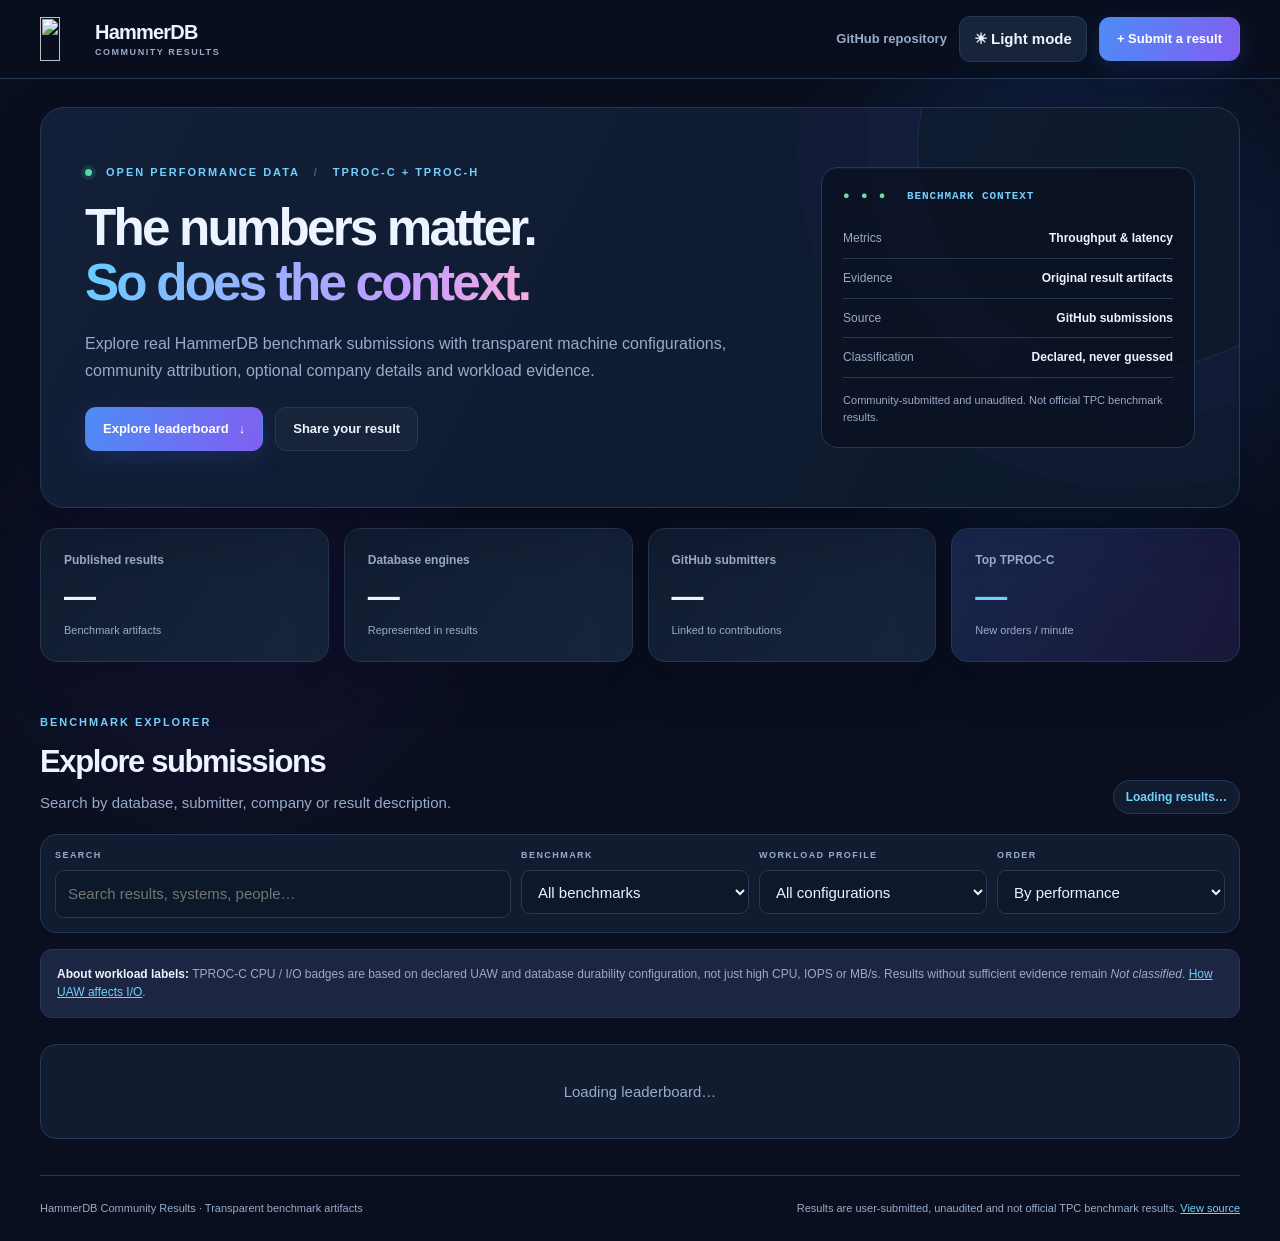
==== site/index.html @ 9c10980f "Introduce responsive gradient leaderboard and dark/light theme layout" ====
<!doctype html>
<html lang="en" data-theme="dark">
<head>
  <meta charset="utf-8">
  <meta name="viewport" content="width=device-width,initial-scale=1">
  <meta name="color-scheme" content="dark light">
  <meta name="description" content="Community-submitted HammerDB benchmark results, including reproducibility details, GitHub submitters and declared workload configurations.">
  <title>HammerDB · Community Benchmark Leaderboard</title>
  <link rel="stylesheet" href="leaderboard.css">
  <script defer src="leaderboard.js"></script>
</head>
<body>
  <div class="ambient ambient-one" aria-hidden="true"></div>
  <div class="ambient ambient-two" aria-hidden="true"></div>
  <header class="topbar">
    <div class="topbar-inner">
      <a class="brand" href="index.html" aria-label="HammerDB Results home">
        <img src="assets/images/hammerDB-H-logo-FINAL.png" alt="" width="44" height="44">
        <span class="brand-type"><strong>HammerDB</strong><small>COMMUNITY RESULTS</small></span>
      </a>
      <div class="topbar-actions">
        <a class="nav-link" href="https://github.com/HammerDBLtd/hammerdb-results" target="_blank" rel="noopener noreferrer">GitHub repository</a>
        <button type="button" id="theme-toggle" class="theme-toggle" aria-label="Switch colour theme">☀ Light mode</button>
        <a class="action action-primary" href="submit.html">+ Submit a result</a>
      </div>
    </div>
  </header>
  <main class="page">
    <section class="hero-panel" aria-labelledby="page-title">
      <div class="hero-text">
        <div class="eyebrow"><span class="pulse"></span> OPEN PERFORMANCE DATA <span class="eyebrow-divider">/</span> TPROC-C + TPROC-H</div>
        <h1 id="page-title">The numbers matter.<br><span class="gradient-text">So does the context.</span></h1>
        <p>Explore real HammerDB benchmark submissions with transparent machine configurations, community attribution, optional company details and workload evidence.</p>
        <div class="hero-actions">
          <a class="action action-primary" href="#leaderboard">Explore leaderboard <span aria-hidden="true">↓</span></a>
          <a class="action action-secondary" href="submit.html">Share your result</a>
        </div>
      </div>
      <aside class="hero-side" aria-label="About this leaderboard">
        <div class="terminal-header"><span class="terminal-lights" aria-hidden="true">● ● ●</span> BENCHMARK CONTEXT</div>
        <div class="terminal-row"><span>Metrics</span><strong>Throughput &amp; latency</strong></div>
        <div class="terminal-row"><span>Evidence</span><strong>Original result artifacts</strong></div>
        <div class="terminal-row"><span>Source</span><strong>GitHub submissions</strong></div>
        <div class="terminal-row"><span>Classification</span><strong>Declared, never guessed</strong></div>
        <div class="terminal-disclaimer">Community-submitted and unaudited. Not official TPC benchmark results.</div>
      </aside>
    </section>
    <section class="stats-grid" aria-label="Leaderboard summary">
      <div class="stat"><span class="stat-key">Published results</span><strong id="stat-results">—</strong><small>Benchmark artifacts</small></div>
      <div class="stat"><span class="stat-key">Database engines</span><strong id="stat-dbs">—</strong><small>Represented in results</small></div>
      <div class="stat"><span class="stat-key">GitHub submitters</span><strong id="stat-submitters">—</strong><small>Linked to contributions</small></div>
      <div class="stat stat-accent"><span class="stat-key">Top TPROC-C</span><strong id="stat-top-nopm">—</strong><small>New orders / minute</small></div>
    </section>

    <section id="leaderboard" class="leaderboard-section">
      <div class="section-heading">
        <div><div class="eyebrow">BENCHMARK EXPLORER</div><h2>Explore submissions</h2><p>Search by database, submitter, company or result description.</p></div>
        <div class="filter-counter" id="filter-count" aria-live="polite">Loading results…</div>
      </div>
      <div class="filter-bar">
        <label class="filter-search"><span class="filter-label">SEARCH</span><input id="search-input" type="search" placeholder="Search results, systems, people…" autocomplete="off"></label>
        <label><span class="filter-label">BENCHMARK</span><select id="benchmark-filter"><option value="all">All benchmarks</option><option value="TPROC-C">TPROC-C</option><option value="TPROC-H">TPROC-H</option></select></label>
        <label><span class="filter-label">WORKLOAD PROFILE</span><select id="workload-filter"><option value="all">All configurations</option><option value="cpu-intensive">CPU-focused</option><option value="io-intensive">I/O-focused</option><option value="unclassified">Not classified</option></select></label>
        <label><span class="filter-label">ORDER</span><select id="sort-filter"><option value="performance">By performance</option><option value="recent">Newest first</option></select></label>
      </div>
      <p class="profile-note"><strong>About workload labels:</strong> TPROC-C CPU / I/O badges are based on declared UAW and database durability configuration, not just high CPU, IOPS or MB/s. Results without sufficient evidence remain <em>Not classified</em>. <a href="https://www.hammerdb.com/docs/ch04s08.html" target="_blank" rel="noopener noreferrer">How UAW affects I/O</a>.</p>
      <div id="load-status" class="load-status" role="status">Loading leaderboard…</div>
      <section id="section-tproc-c" class="benchmark-block" hidden aria-labelledby="heading-c"><div class="benchmark-heading"><div><span class="benchmark-kicker">OLTP · TRANSACTION PROCESSING</span><h3 id="heading-c">TPROC-C <span id="count-c" class="heading-count"></span></h3></div><span class="benchmark-unit">Higher NOPM is better</span></div><div id="results-c" class="results-list"></div></section>
      <section id="section-tproc-h" class="benchmark-block" hidden aria-labelledby="heading-h"><div class="benchmark-heading"><div><span class="benchmark-kicker">OLAP · ANALYTICAL QUERIES</span><h3 id="heading-h">TPROC-H <span id="count-h" class="heading-count"></span></h3></div><span class="benchmark-unit">Lower geomean time is better · grouped by scale factor</span></div><div id="results-h" class="results-list"></div></section>
      <div id="no-results" class="no-results" hidden>No results match these filters. Try a different search or workload.</div>
    </section>
    <footer class="footer"><span>HammerDB Community Results · Transparent benchmark artifacts</span><span>Results are user-submitted, unaudited and not official TPC benchmark results. <a href="https://github.com/HammerDBLtd/hammerdb-results" target="_blank" rel="noopener noreferrer">View source</a></span></footer>
  </main>
</body>
</html>
---- site/leaderboard.css ----
/* HammerDB community leaderboard — independent visual identity, responsive and accessible. */
:root {
  color-scheme: dark;
  --bg: #090f1e;
  --text: #eef4ff;
  --muted: #98abc8;
  --surface: #111c31;
  --surface-raised: #17243a;
  --surface-soft: #0d182b;
  --border: #253854;
  --accent: #72d0fd;
  --accent-2: #9a8afa;
  --shadow: 0 16px 48px rgba(1, 8, 25, .25);
  --bar-track: #243650;
}
:root[data-theme="light"] {
  color-scheme: light;
  --bg: #f3f7fd;
  --text: #122440;
  --muted: #4e6381;
  --surface: #fff;
  --surface-raised: #f7faff;
  --surface-soft: #edf4ff;
  --border: #d6e1f0;
  --accent: #1468a9;
  --accent-2: #664bca;
  --shadow: 0 13px 36px rgba(29, 61, 108, .09);
  --bar-track: #dfebf7;
}
*{box-sizing:border-box}
html{scroll-behavior:smooth}
body{margin:0;min-height:100vh;background:var(--bg);color:var(--text);font:15px/1.55 Inter,ui-sans-serif,-apple-system,BlinkMacSystemFont,"Segoe UI",sans-serif;transition:background .22s,color .22s}
a{color:var(--accent)}a:hover{text-decoration-color:currentColor}
button,input,select,textarea{font:inherit}
button,input,select,textarea{outline-offset:3px}
[hidden]{display:none!important}
.ambient{position:absolute;z-index:-1;pointer-events:none;filter:blur(64px);opacity:.22}
.ambient-one{width:34vw;height:460px;top:50px;right:0;background:#2955b5;border-radius:50%}
.ambient-two{width:35vw;height:430px;top:400px;left:0;background:#4a278a;border-radius:50%;opacity:.1}
:root[data-theme="light"] .ambient{opacity:.10}
.page,.topbar-inner{max-width:1260px;margin:0 auto;padding-inline:30px}
.topbar{border-bottom:1px solid var(--border);background:color-mix(in srgb,var(--bg) 85%, transparent);backdrop-filter:blur(16px);position:sticky;top:0;z-index:20}
.topbar-inner{min-height:78px;display:flex;align-items:center;justify-content:space-between;gap:16px}
.brand{display:flex;align-items:center;gap:11px;text-decoration:none;color:var(--text)}
.brand img{object-fit:contain;height:44px;width:auto;max-width:65px}
.brand-type{display:flex;flex-direction:column;line-height:1.1}
.brand-type strong{font-size:20px;letter-spacing:-.04em}
.brand-type small{font-size:9px;letter-spacing:.17em;font-weight:800;color:var(--muted);margin-top:5px}
.topbar-actions,.hero-actions{display:flex;align-items:center;gap:12px;flex-wrap:wrap}
.nav-link{color:var(--muted);text-decoration:none;font-weight:700;font-size:13px}
.theme-toggle{background:var(--surface-raised);color:var(--text);border:1px solid var(--border);border-radius:11px;padding:10px 14px;cursor:pointer;font-weight:750}
.action{display:inline-flex;gap:10px;align-items:center;justify-content:center;text-decoration:none;border:1px solid transparent;border-radius:11px;font-size:13px;font-weight:800;padding:11px 17px}
.action-primary{background:linear-gradient(110deg,#4d8cf6,#815ff0);color:white;box-shadow:0 7px 28px rgba(75,111,241,.17)}
.action-primary:hover{filter:brightness(1.1)}
.action-secondary{color:var(--text);background:var(--surface-raised);border-color:var(--border)}
.hero-panel{display:grid;grid-template-columns:minmax(0,1.5fr) minmax(260px,.8fr);gap:35px;padding:56px 44px;margin-top:28px;border:1px solid var(--border);border-radius:24px;background:linear-gradient(118deg,color-mix(in srgb,var(--surface) 95%,#1e58bc 5%),var(--surface-soft));box-shadow:var(--shadow);overflow:hidden;position:relative}
.hero-panel:after{content:"";position:absolute;right:-120px;top:-180px;width:440px;height:440px;border-radius:50%;border:1px solid rgba(108,165,241,.15);box-shadow:0 0 0 50px rgba(77,140,246,.025),0 0 0 120px rgba(120,99,240,.025);pointer-events:none}
.hero-text,.hero-side{position:relative;z-index:1}
.eyebrow,.benchmark-kicker{font-size:11px;letter-spacing:.18em;color:var(--accent);font-weight:850}
.eyebrow-divider{margin:0 9px;opacity:.4}
.pulse{display:inline-block;width:7px;height:7px;margin-right:9px;background:#51d9a6;border-radius:50%;box-shadow:0 0 0 4px rgba(81,217,166,.13)}
h1,h2,h3,p{margin-top:0}
h1{font-size:clamp(34px,4vw,57px);line-height:1.08;letter-spacing:-.055em;font-weight:860;margin:19px 0 19px}
.gradient-text{background:linear-gradient(105deg,#69caff 3%,#c29bff 72%,#fbaedc);background-clip:text;-webkit-background-clip:text;color:transparent}
:root[data-theme="light"] .gradient-text{background-image:linear-gradient(105deg,#1268ac,#7755c0 75%)}
.hero-text p{font-size:16px;max-width:660px;color:var(--muted);line-height:1.7;margin-bottom:23px}
.hero-side{align-self:center;background:color-mix(in srgb,var(--bg) 70%, transparent);border:1px solid var(--border);border-radius:16px;padding:21px;box-shadow:inset 0 1px rgba(255,255,255,.035)}
.terminal-header{color:var(--accent);font:800 11px/1.3 ui-monospace,SFMono-Regular,Consolas,monospace;letter-spacing:.08em;margin-bottom:16px}
.terminal-lights{color:#72dca5;margin-right:12px;letter-spacing:.21em}
.terminal-row{display:flex;justify-content:space-between;gap:15px;font-size:12px;border-bottom:1px solid var(--border);padding:10px 0}
.terminal-row span{color:var(--muted)}.terminal-row strong{text-align:right;font-weight:750}
.terminal-disclaimer{font-size:11px;color:var(--muted);padding-top:14px}
.stats-grid{display:grid;grid-template-columns:repeat(4,minmax(0,1fr));gap:15px;margin-top:20px}
.stat{background:linear-gradient(125deg,var(--surface),var(--surface-raised));border:1px solid var(--border);padding:22px 23px;border-radius:17px;box-shadow:var(--shadow)}
.stat-key{display:block;font-size:12px;font-weight:750;color:var(--muted);margin-bottom:9px}
.stat strong{display:block;font-size:32px;letter-spacing:-.04em;line-height:1.1}
.stat small{display:block;color:var(--muted);font-size:11px;margin-top:8px}
.stat-accent{background:linear-gradient(115deg,rgba(74,112,224,.23),rgba(105,66,196,.16))}
.stat-accent strong{color:var(--accent)}
.leaderboard-section{padding-top:52px}
.section-heading{display:flex;justify-content:space-between;align-items:end;gap:20px;margin-bottom:20px}
.section-heading h2{font-size:31px;letter-spacing:-.045em;margin:7px 0 0}
.section-heading p{color:var(--muted);margin:5px 0 0}
.filter-counter{font-size:12px;font-weight:800;color:var(--accent);background:var(--surface);border:1px solid var(--border);padding:7px 12px;border-radius:999px;white-space:nowrap}
.filter-bar{display:grid;grid-template-columns:minmax(190px,2fr) repeat(3,minmax(135px,1fr));gap:10px;background:var(--surface);border:1px solid var(--border);padding:14px;border-radius:17px}
.filter-bar label{display:flex;flex-direction:column;gap:7px;min-width:0}
.filter-label{font-size:9px;letter-spacing:.16em;font-weight:850;color:var(--muted)}
.filter-bar input,.filter-bar select{min-width:0;width:100%;background:var(--surface-soft);color:var(--text);border:1px solid var(--border);border-radius:9px;padding:11px 12px;min-height:44px}
.profile-note{font-size:12px;padding:15px 16px;background:color-mix(in srgb,var(--surface) 92%,var(--accent-2));border:1px solid var(--border);border-radius:12px;color:var(--muted);margin:16px 0 26px}
.profile-note strong{color:var(--text)}
.load-status,.no-results{padding:35px;text-align:center;background:var(--surface);color:var(--muted);border:1px solid var(--border);border-radius:16px}
.benchmark-block{margin-bottom:40px}
.benchmark-heading{display:flex;justify-content:space-between;gap:12px;align-items:end;margin:23px 0 15px;padding-bottom:13px;border-bottom:1px solid var(--border)}
.benchmark-heading h3{font-size:29px;letter-spacing:-.035em;line-height:1.15;margin:8px 0 0}
.heading-count{font-size:14px;color:var(--muted);font-weight:650;margin-left:6px}
.benchmark-unit{font-size:12px;font-weight:700;color:var(--muted)}
.results-list{display:flex;flex-direction:column;gap:13px}
.sf-heading{font-size:14px;letter-spacing:.02em;color:var(--accent);font-weight:850;margin:14px 0 0}
.result-card{background:linear-gradient(115deg,var(--surface),color-mix(in srgb,var(--surface) 92%,var(--accent-2)));border:1px solid var(--border);border-radius:17px;padding:23px;position:relative;box-shadow:0 3px 16px rgba(0,0,0,.06);transition:transform .16s,border-color .16s}
.result-card:hover{transform:translateY(-2px);border-color:color-mix(in srgb,var(--border) 55%,var(--accent))}
.card-top{display:flex;align-items:flex-start;gap:15px;padding-right:185px}
.rank-pill{min-width:43px;height:43px;border-radius:12px;display:grid;place-items:center;background:linear-gradient(130deg,rgba(73,130,229,.24),rgba(133,91,241,.22));border:1px solid rgba(102,142,241,.23);color:var(--accent);font-weight:850;font-size:15px}
.db-title{font-size:21px;line-height:1.18;font-weight:850;letter-spacing:-.035em;margin:1px 0 3px}
.db-subtitle{color:var(--muted);font-size:12px}
.profile-badge{position:absolute;right:22px;top:21px;padding:9px 12px;border-radius:10px;border:1px solid var(--border);font-size:11px;font-weight:850;letter-spacing:.025em;max-width:180px;text-align:center}
.profile-badge.cpu{color:#d1b6ff;background:rgba(116,70,190,.23);border-color:rgba(168,122,234,.4)}
.profile-badge.io{color:#74e8cf;background:rgba(35,152,144,.17);border-color:rgba(46,200,179,.35)}
.profile-badge.unknown{color:var(--muted);background:var(--surface-raised)}
:root[data-theme="light"] .profile-badge.cpu{color:#6840a3;background:#eee5fc}
:root[data-theme="light"] .profile-badge.io{color:#0c7667;background:#dff8f3}
.card-core{display:grid;grid-template-columns:minmax(180px,.7fr) minmax(170px,.7fr) minmax(0,1fr);gap:18px;margin-top:23px;align-items:center}
.metric-main strong{font-size:clamp(26px,2.65vw,38px);font-weight:880;line-height:1;letter-spacing:-.055em}
.metric-main .metric-unit{font-size:11px;font-weight:850;color:var(--accent);margin-left:7px;letter-spacing:.02em}
.metric-secondary{color:var(--muted);margin-top:8px;font-size:12px}
.perf-track{height:7px;background:var(--bar-track);overflow:hidden;border-radius:30px;margin-top:13px}
.perf-fill{height:100%;border-radius:inherit;background:linear-gradient(90deg,#45aef2,#9f79f8)}
.metric-context{padding:8px 0;border-left:1px solid var(--border);padding-left:19px}
.context-label{font-size:10px;text-transform:uppercase;letter-spacing:.13em;font-weight:800;color:var(--muted);margin-bottom:5px}
.context-value{font-weight:800;font-size:14px;white-space:nowrap;overflow:hidden;text-overflow:ellipsis}
.context-small{font-size:11px;color:var(--muted);margin-top:5px}
.configuration{display:flex;gap:7px;flex-wrap:wrap}
.chip{border:1px solid var(--border);border-radius:8px;padding:5px 9px;font-size:11px;font-weight:700;background:var(--surface-raised);color:var(--muted);white-space:nowrap}
.card-description{margin:15px 0 2px;border-left:3px solid var(--accent-2);padding:5px 0 5px 12px;color:var(--text);font-size:13px;white-space:pre-wrap;overflow-wrap:anywhere}
.card-bottom{display:flex;justify-content:space-between;align-items:center;flex-wrap:wrap;gap:15px;border-top:1px solid var(--border);margin-top:20px;padding-top:17px}
.attribution{display:flex;align-items:center;gap:12px;min-width:0;flex:1}
.github-avatar{width:34px;height:34px;border-radius:50%;background:var(--surface-raised);border:1px solid var(--border);display:grid;place-items:center;font-weight:850;color:var(--accent)}
.attribution-text{font-size:12px;min-width:0}
.attribution-text a{font-weight:800;text-decoration:none}
.attribution-text .origin{color:var(--muted);font-size:11px}
.company-block{display:flex;align-items:center;gap:9px;border-left:1px solid var(--border);padding-left:14px;min-width:0;flex:1}
.company-logo{width:34px;height:34px;object-fit:contain;border-radius:6px;background:var(--surface-raised)}
.company-name{font-weight:800;font-size:12px;word-break:break-word}
.company-description{color:var(--muted);font-size:11px;overflow-wrap:anywhere}
.card-actions{display:flex;gap:10px;align-items:center}
.report-link{display:inline-flex;background:linear-gradient(100deg,#386fd9,#7556d8);color:#fff;text-decoration:none;border-radius:10px;padding:9px 13px;font-size:12px;font-weight:850;white-space:nowrap}
.report-link:hover{filter:brightness(1.13)}
.provenance-link{font-size:11px;color:var(--muted);text-decoration:none;white-space:nowrap}
.configuration-evidence{border-top:1px solid var(--border);padding-top:12px;margin-top:16px;font-size:12px;color:var(--muted)}
.configuration-evidence summary{cursor:pointer;font-weight:750;color:var(--accent)}
.configuration-evidence p{white-space:pre-wrap;margin:8px 0 0}
.footer{border-top:1px solid var(--border);display:flex;gap:22px;justify-content:space-between;margin:36px 0 24px;padding-top:24px;font-size:11px;color:var(--muted)}
.footer span:last-child{text-align:right}
@media(max-width:990px){.hero-panel{grid-template-columns:1fr;padding:34px}.hero-side{max-width:650px}.stats-grid{grid-template-columns:repeat(2,minmax(0,1fr))}.filter-bar{grid-template-columns:1fr 1fr}.card-core{grid-template-columns:1fr 1fr}.configuration{grid-column:1/-1}.nav-link{display:none}}
@media(max-width:640px){.page,.topbar-inner{padding-inline:16px}.topbar-inner{min-height:66px}.topbar-actions{gap:7px}.brand-type small{display:none}.brand-type strong{font-size:17px}.brand img{height:34px}.theme-toggle{padding:9px;font-size:11px}.topbar-actions .action{padding:9px;font-size:11px}.hero-panel{margin-top:16px;padding:28px 20px}.hero-side{display:none}.hero-text p{font-size:14px}.stats-grid{gap:9px}.stat{padding:17px}.stat strong{font-size:27px}.section-heading{flex-direction:column;align-items:start}.filter-bar{grid-template-columns:1fr}.leaderboard-section{padding-top:36px}.card-top{padding-right:0;padding-top:41px}.profile-badge{left:23px;right:auto;top:15px}.card-core{grid-template-columns:1fr;gap:12px}.metric-context{border-left:0;border-top:1px solid var(--border);padding:13px 0 0}.configuration{grid-column:auto}.result-card{padding:19px}.card-bottom{align-items:stretch}.attribution,.company-block{flex-basis:100%}.company-block{border-left:0;border-top:1px solid var(--border);padding:10px 0 0}.footer{display:block}.footer span{display:block}.footer span:last-child{text-align:left;margin-top:8px}}
@media(prefers-reduced-motion:reduce){html{scroll-behavior:auto}*,*:before,*:after{transition:none!important}}
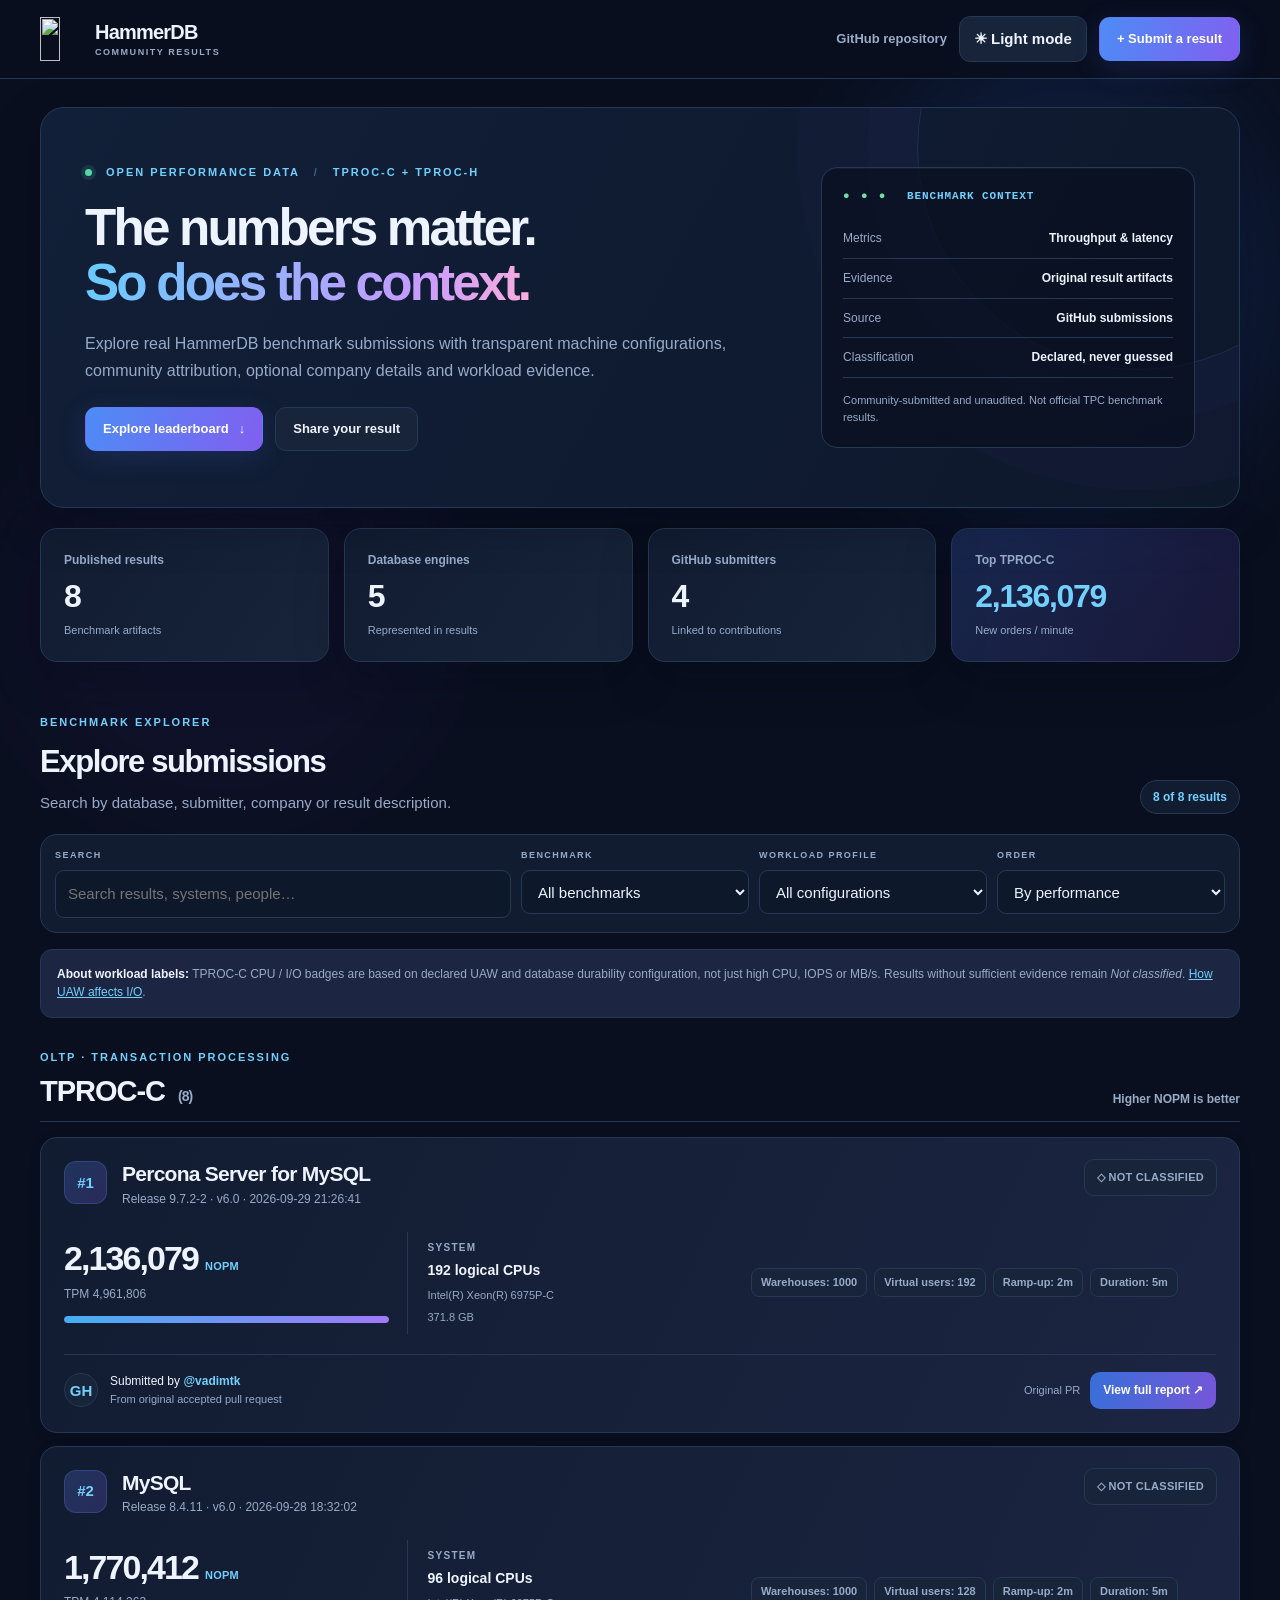
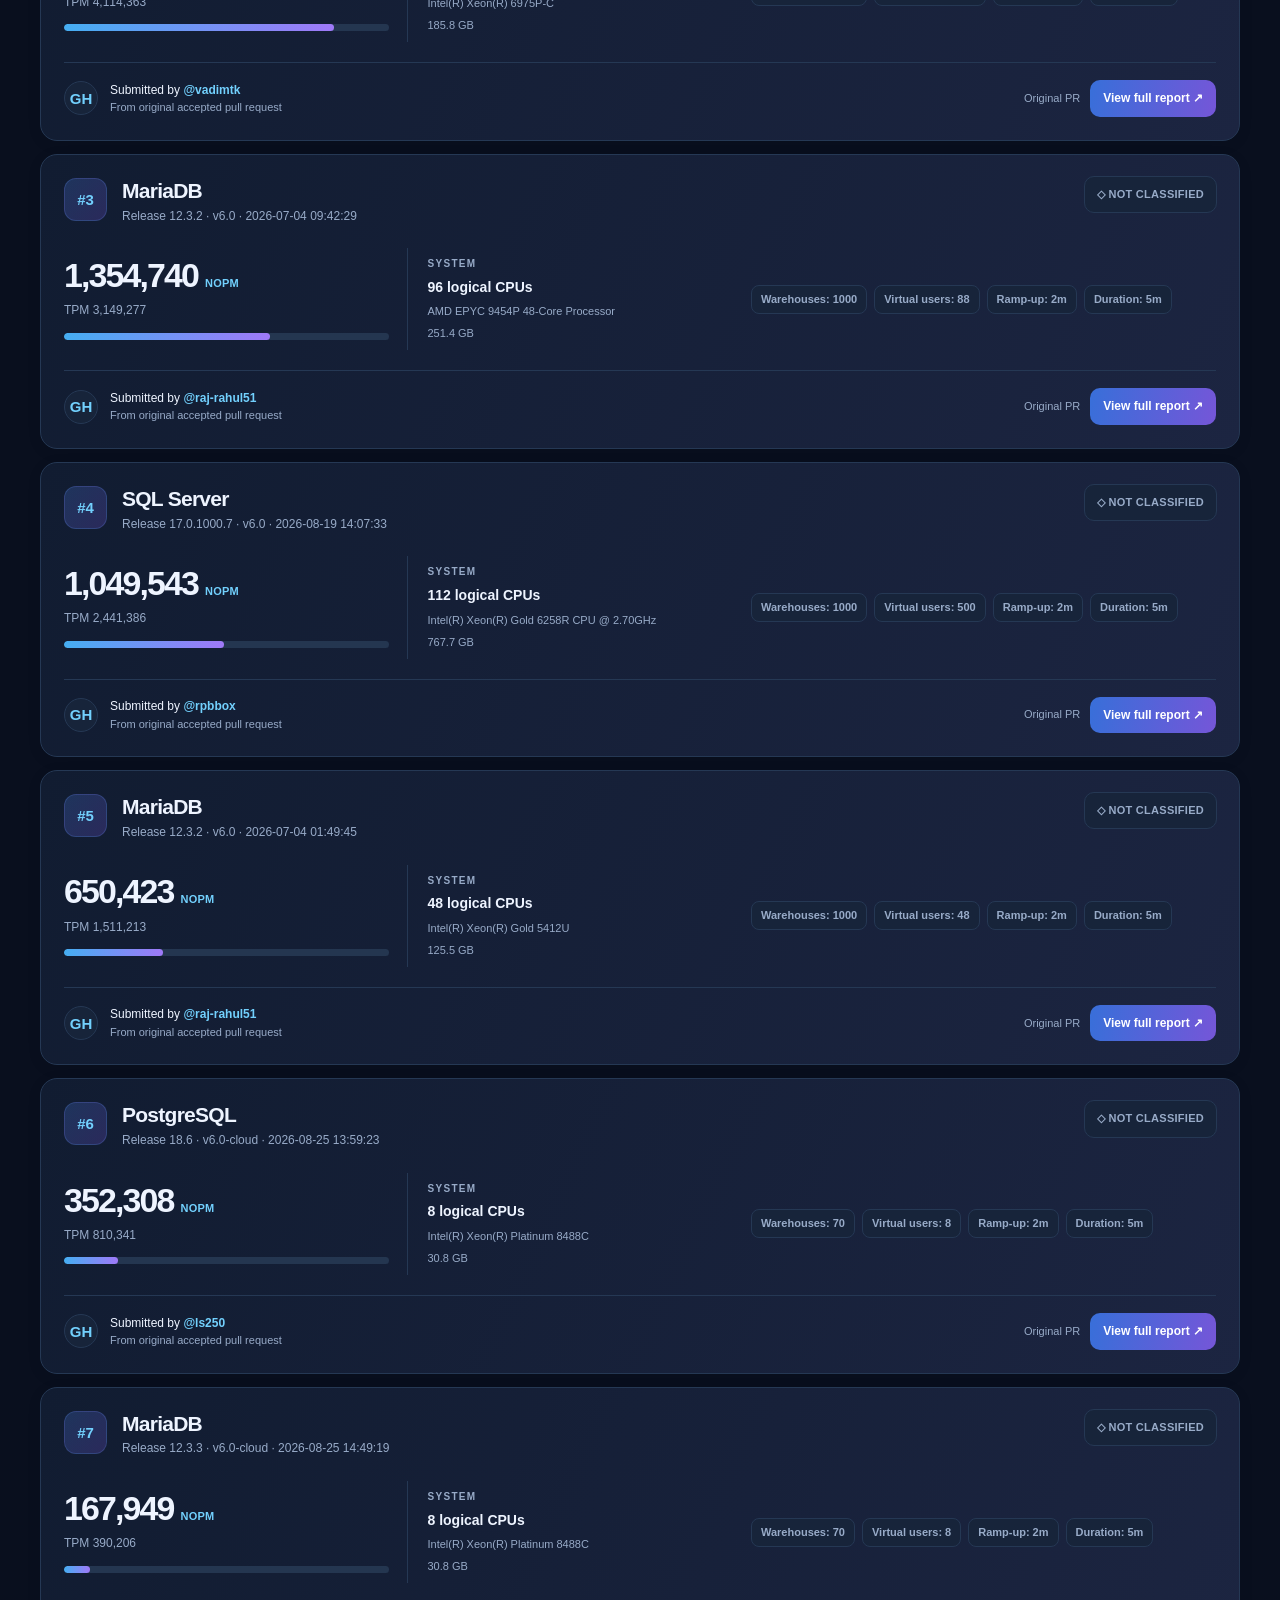
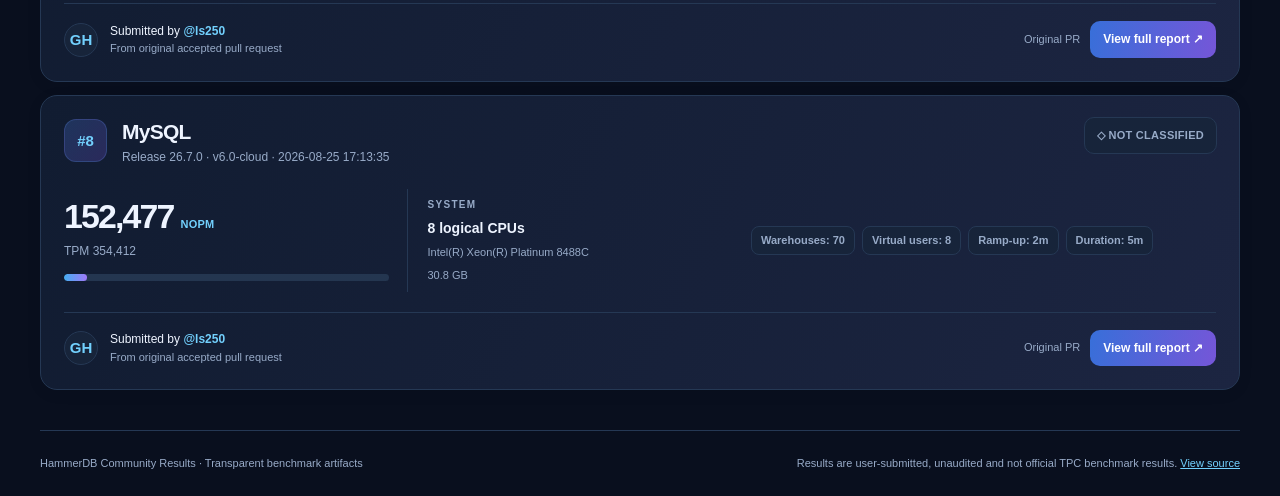
==== commit e9fa41a2: "Use explicit intensive workload badges and reveal partial configuration evidence" ====
--- a/site/index.html
+++ b/site/index.html
@@ -60,7 +60,7 @@
       <div class="filter-bar">
         <label class="filter-search"><span class="filter-label">SEARCH</span><input id="search-input" type="search" placeholder="Search results, systems, people…" autocomplete="off"></label>
         <label><span class="filter-label">BENCHMARK</span><select id="benchmark-filter"><option value="all">All benchmarks</option><option value="TPROC-C">TPROC-C</option><option value="TPROC-H">TPROC-H</option></select></label>
-        <label><span class="filter-label">WORKLOAD PROFILE</span><select id="workload-filter"><option value="all">All configurations</option><option value="cpu-intensive">CPU-focused</option><option value="io-intensive">I/O-focused</option><option value="unclassified">Not classified</option></select></label>
+        <label><span class="filter-label">WORKLOAD PROFILE</span><select id="workload-filter"><option value="all">All configurations</option><option value="cpu-intensive">CPU-intensive</option><option value="io-intensive">I/O-intensive</option><option value="unclassified">Not classified</option></select></label>
         <label><span class="filter-label">ORDER</span><select id="sort-filter"><option value="performance">By performance</option><option value="recent">Newest first</option></select></label>
       </div>
       <p class="profile-note"><strong>About workload labels:</strong> TPROC-C CPU / I/O badges are based on declared UAW and database durability configuration, not just high CPU, IOPS or MB/s. Results without sufficient evidence remain <em>Not classified</em>. <a href="https://www.hammerdb.com/docs/ch04s08.html" target="_blank" rel="noopener noreferrer">How UAW affects I/O</a>.</p>
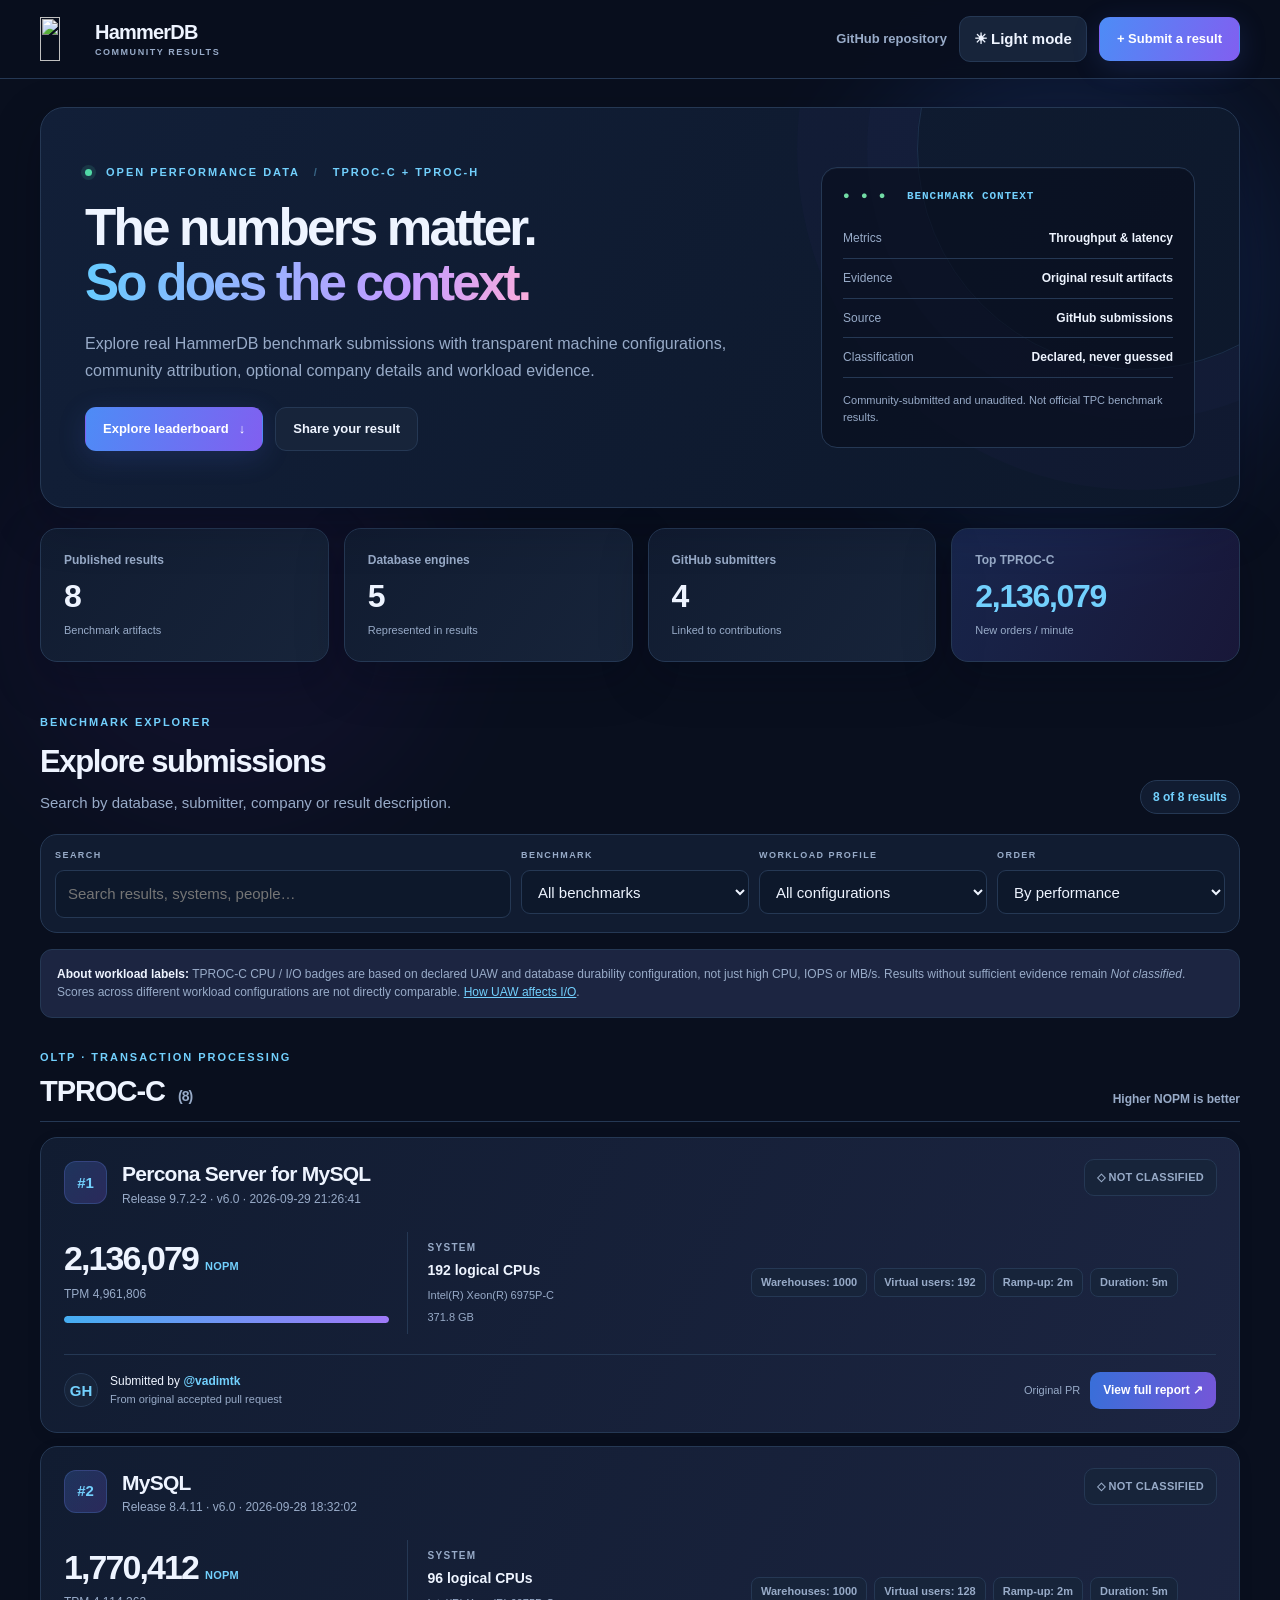
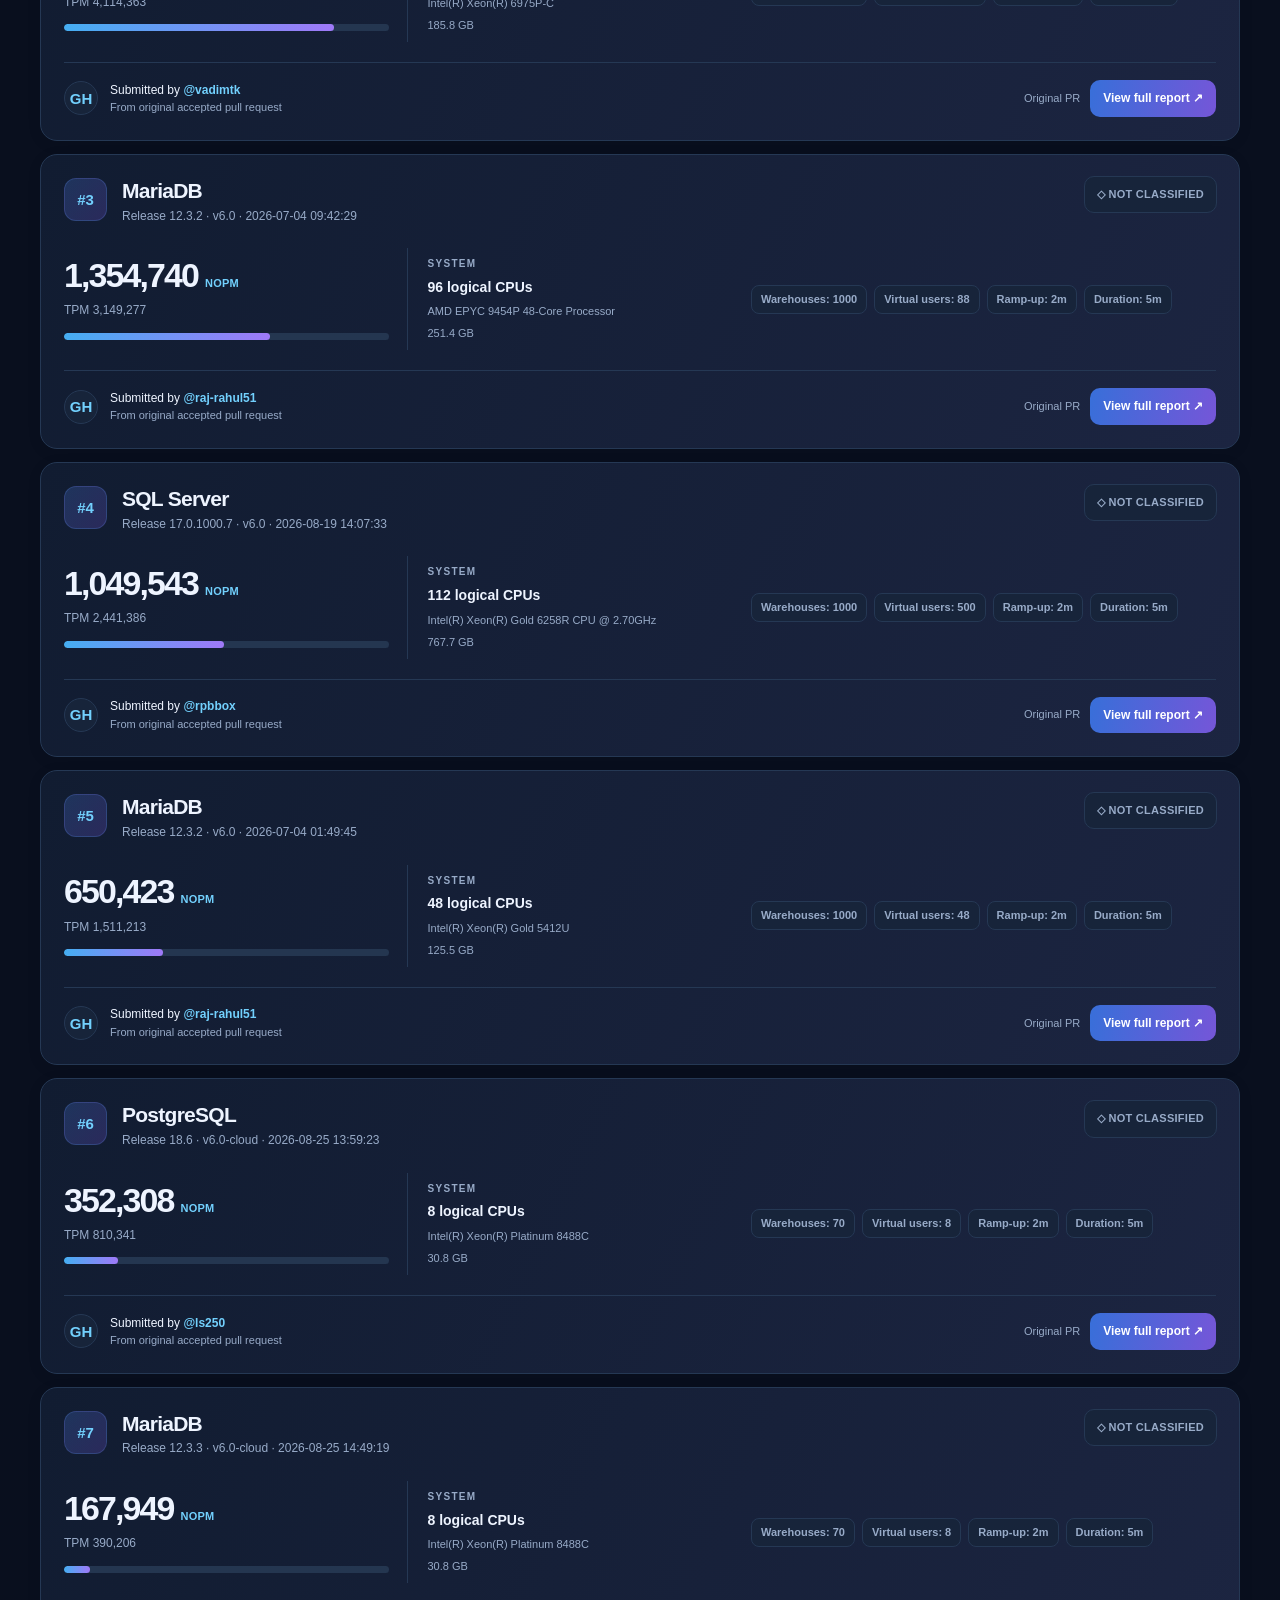
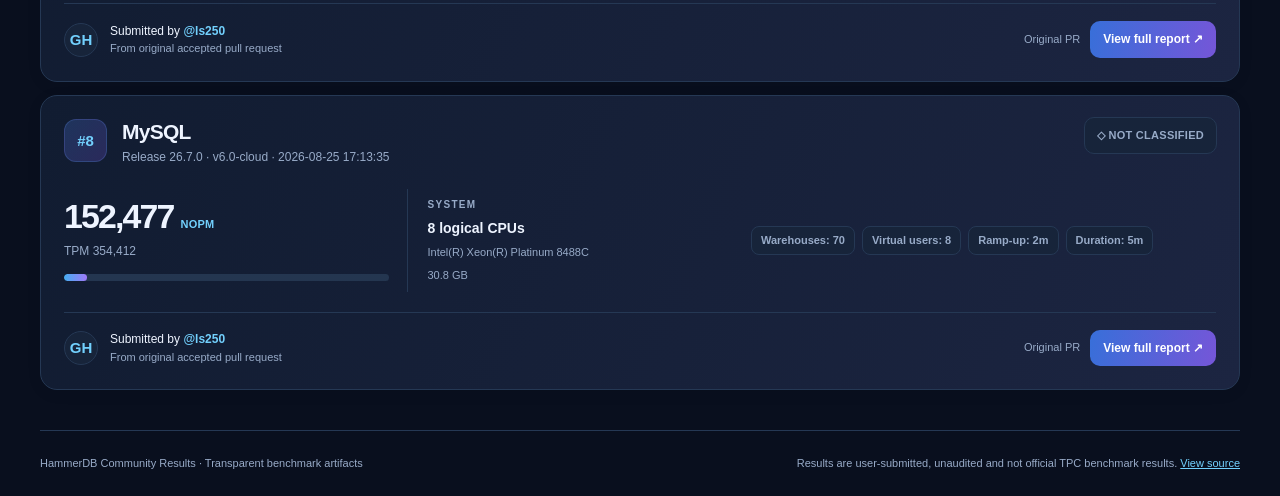
==== commit 773e4a68: "Keep workload classification visible and avoid cross-profile performance bars" ====
--- a/site/index.html
+++ b/site/index.html
@@ -63,7 +63,7 @@
         <label><span class="filter-label">WORKLOAD PROFILE</span><select id="workload-filter"><option value="all">All configurations</option><option value="cpu-intensive">CPU-intensive</option><option value="io-intensive">I/O-intensive</option><option value="unclassified">Not classified</option></select></label>
         <label><span class="filter-label">ORDER</span><select id="sort-filter"><option value="performance">By performance</option><option value="recent">Newest first</option></select></label>
       </div>
-      <p class="profile-note"><strong>About workload labels:</strong> TPROC-C CPU / I/O badges are based on declared UAW and database durability configuration, not just high CPU, IOPS or MB/s. Results without sufficient evidence remain <em>Not classified</em>. <a href="https://www.hammerdb.com/docs/ch04s08.html" target="_blank" rel="noopener noreferrer">How UAW affects I/O</a>.</p>
+      <p class="profile-note"><strong>About workload labels:</strong> TPROC-C CPU / I/O badges are based on declared UAW and database durability configuration, not just high CPU, IOPS or MB/s. Results without sufficient evidence remain <em>Not classified</em>. Scores across different workload configurations are not directly comparable. <a href="https://www.hammerdb.com/docs/ch04s08.html" target="_blank" rel="noopener noreferrer">How UAW affects I/O</a>.</p>
       <div id="load-status" class="load-status" role="status">Loading leaderboard…</div>
       <section id="section-tproc-c" class="benchmark-block" hidden aria-labelledby="heading-c"><div class="benchmark-heading"><div><span class="benchmark-kicker">OLTP · TRANSACTION PROCESSING</span><h3 id="heading-c">TPROC-C <span id="count-c" class="heading-count"></span></h3></div><span class="benchmark-unit">Higher NOPM is better</span></div><div id="results-c" class="results-list"></div></section>
       <section id="section-tproc-h" class="benchmark-block" hidden aria-labelledby="heading-h"><div class="benchmark-heading"><div><span class="benchmark-kicker">OLAP · ANALYTICAL QUERIES</span><h3 id="heading-h">TPROC-H <span id="count-h" class="heading-count"></span></h3></div><span class="benchmark-unit">Lower geomean time is better · grouped by scale factor</span></div><div id="results-h" class="results-list"></div></section>
--- a/site/leaderboard.css
+++ b/site/leaderboard.css
@@ -141,5 +141,5 @@
 .footer{border-top:1px solid var(--border);display:flex;gap:22px;justify-content:space-between;margin:36px 0 24px;padding-top:24px;font-size:11px;color:var(--muted)}
 .footer span:last-child{text-align:right}
 @media(max-width:990px){.hero-panel{grid-template-columns:1fr;padding:34px}.hero-side{max-width:650px}.stats-grid{grid-template-columns:repeat(2,minmax(0,1fr))}.filter-bar{grid-template-columns:1fr 1fr}.card-core{grid-template-columns:1fr 1fr}.configuration{grid-column:1/-1}.nav-link{display:none}}
-@media(max-width:640px){.page,.topbar-inner{padding-inline:16px}.topbar-inner{min-height:66px}.topbar-actions{gap:7px}.brand-type small{display:none}.brand-type strong{font-size:17px}.brand img{height:34px}.theme-toggle{padding:9px;font-size:11px}.topbar-actions .action{padding:9px;font-size:11px}.hero-panel{margin-top:16px;padding:28px 20px}.hero-side{display:none}.hero-text p{font-size:14px}.stats-grid{gap:9px}.stat{padding:17px}.stat strong{font-size:27px}.section-heading{flex-direction:column;align-items:start}.filter-bar{grid-template-columns:1fr}.leaderboard-section{padding-top:36px}.card-top{padding-right:0;padding-top:41px}.profile-badge{left:23px;right:auto;top:15px}.card-core{grid-template-columns:1fr;gap:12px}.metric-context{border-left:0;border-top:1px solid var(--border);padding:13px 0 0}.configuration{grid-column:auto}.result-card{padding:19px}.card-bottom{align-items:stretch}.attribution,.company-block{flex-basis:100%}.company-block{border-left:0;border-top:1px solid var(--border);padding:10px 0 0}.footer{display:block}.footer span{display:block}.footer span:last-child{text-align:left;margin-top:8px}}
+@media(max-width:640px){.page,.topbar-inner{padding-inline:16px}.topbar-inner{min-height:66px}.topbar-actions{gap:7px}.brand-type small{display:none}.brand-type strong{font-size:17px}.brand img{height:34px}.theme-toggle{padding:9px;font-size:11px}.topbar-actions .action{padding:9px;font-size:11px}.hero-panel{margin-top:16px;padding:28px 20px}.hero-side{display:none}.hero-text p{font-size:14px}.stats-grid{gap:9px}.stat{padding:17px}.stat strong{font-size:27px}.section-heading{flex-direction:column;align-items:start}.filter-bar{grid-template-columns:1fr}.leaderboard-section{padding-top:36px}.card-top{padding-right:0;padding-top:41px}.profile-badge{left:auto;right:19px;top:15px}.card-core{grid-template-columns:1fr;gap:12px}.metric-context{border-left:0;border-top:1px solid var(--border);padding:13px 0 0}.configuration{grid-column:auto}.result-card{padding:19px}.card-bottom{align-items:stretch}.attribution,.company-block{flex-basis:100%}.company-block{border-left:0;border-top:1px solid var(--border);padding:10px 0 0}.footer{display:block}.footer span{display:block}.footer span:last-child{text-align:left;margin-top:8px}}
 @media(prefers-reduced-motion:reduce){html{scroll-behavior:auto}*,*:before,*:after{transition:none!important}}
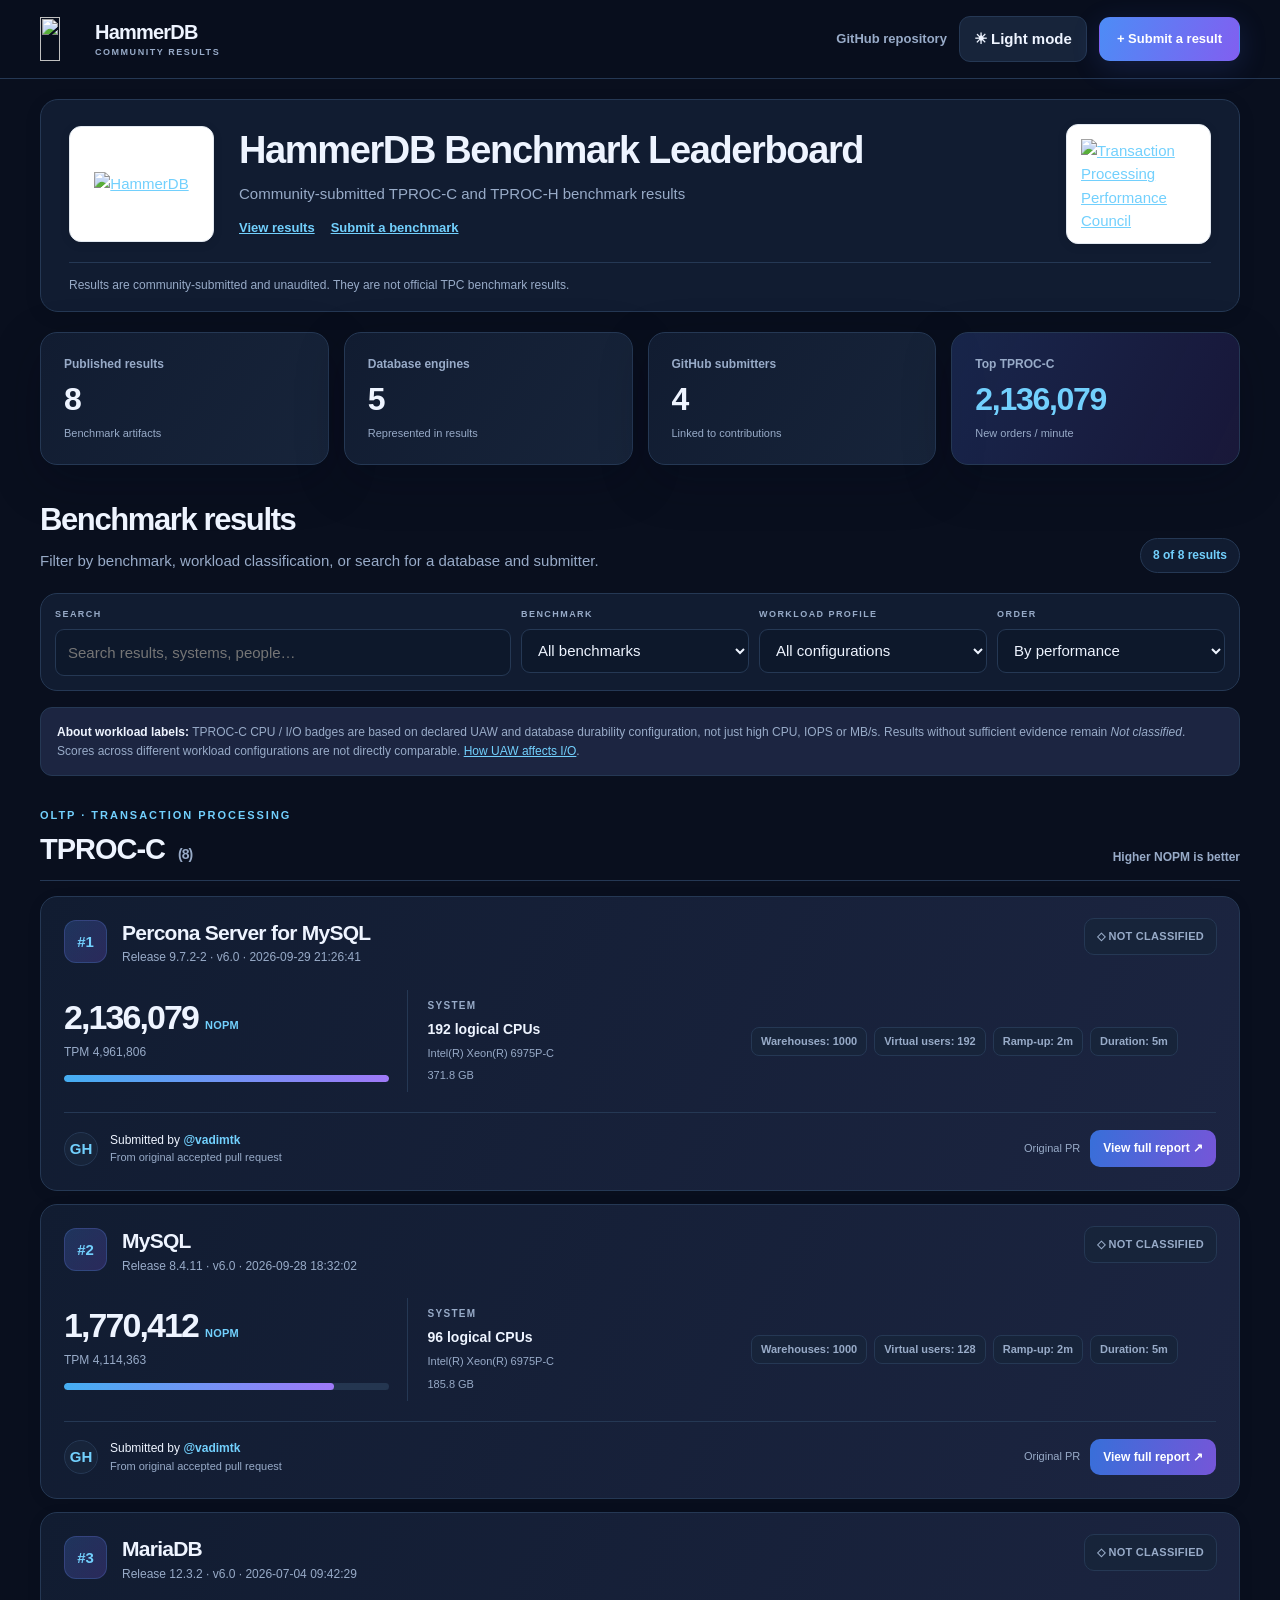
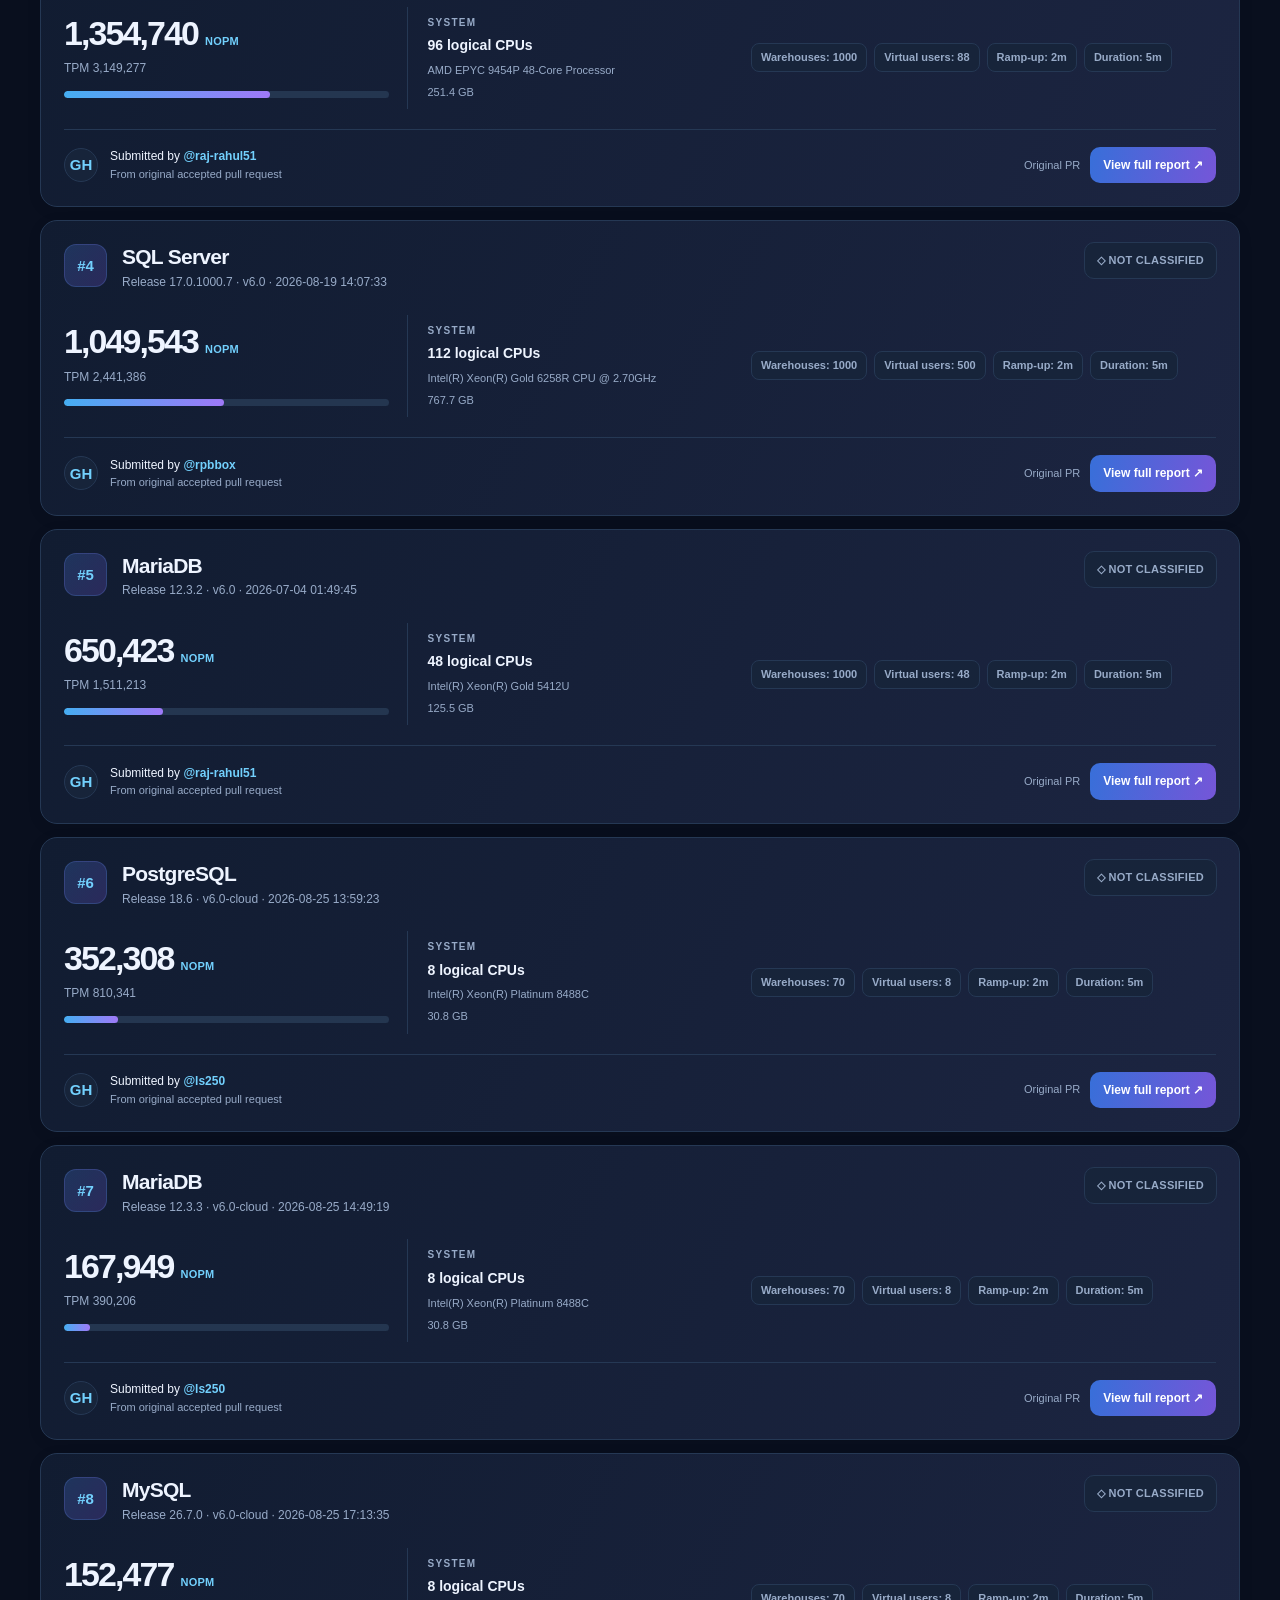
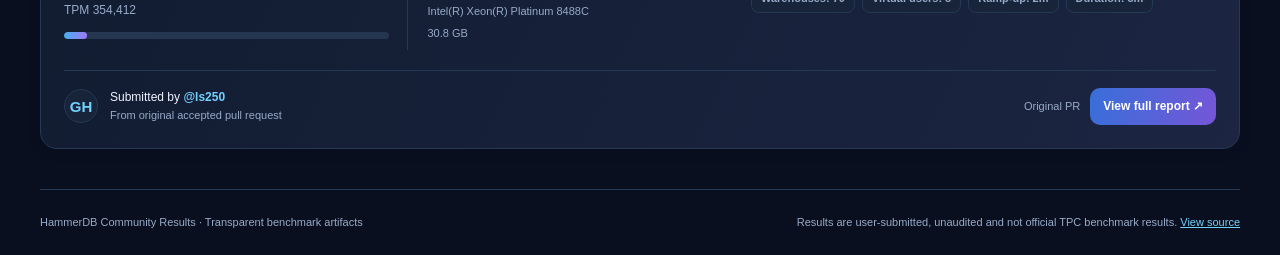
==== commit b4d75e81: "Restore prominent HammerDB/TPC logos and remove generic hero copy" ====
--- a/site/index.html
+++ b/site/index.html
@@ -10,8 +10,6 @@
   <script defer src="leaderboard.js"></script>
 </head>
 <body>
-  <div class="ambient ambient-one" aria-hidden="true"></div>
-  <div class="ambient ambient-two" aria-hidden="true"></div>
   <header class="topbar">
     <div class="topbar-inner">
       <a class="brand" href="index.html" aria-label="HammerDB Results home">
@@ -26,24 +24,21 @@
     </div>
   </header>
   <main class="page">
-    <section class="hero-panel" aria-labelledby="page-title">
-      <div class="hero-text">
-        <div class="eyebrow"><span class="pulse"></span> OPEN PERFORMANCE DATA <span class="eyebrow-divider">/</span> TPROC-C + TPROC-H</div>
-        <h1 id="page-title">The numbers matter.<br><span class="gradient-text">So does the context.</span></h1>
-        <p>Explore real HammerDB benchmark submissions with transparent machine configurations, community attribution, optional company details and workload evidence.</p>
-        <div class="hero-actions">
-          <a class="action action-primary" href="#leaderboard">Explore leaderboard <span aria-hidden="true">↓</span></a>
-          <a class="action action-secondary" href="submit.html">Share your result</a>
+    <section class="masthead" aria-labelledby="page-title">
+      <div class="masthead-main">
+        <a class="masthead-logo-white" href="https://www.hammerdb.com/" target="_blank" rel="noopener noreferrer" aria-label="HammerDB website">
+          <img class="masthead-hammerdb" src="assets/images/hammerDB-H-logo-FINAL.png" alt="HammerDB">
+        </a>
+        <div class="masthead-heading">
+          <h1 id="page-title">HammerDB Benchmark Leaderboard</h1>
+          <p>Community-submitted TPROC-C and TPROC-H benchmark results</p>
+          <div class="masthead-links"><a href="#leaderboard">View results</a><a href="submit.html">Submit a benchmark</a></div>
         </div>
+        <a class="masthead-logo-white" href="https://www.tpc.org/" target="_blank" rel="noopener noreferrer" aria-label="TPC website">
+          <img class="masthead-tpc" src="assets/images/tpclogo.png" alt="Transaction Processing Performance Council">
+        </a>
       </div>
-      <aside class="hero-side" aria-label="About this leaderboard">
-        <div class="terminal-header"><span class="terminal-lights" aria-hidden="true">● ● ●</span> BENCHMARK CONTEXT</div>
-        <div class="terminal-row"><span>Metrics</span><strong>Throughput &amp; latency</strong></div>
-        <div class="terminal-row"><span>Evidence</span><strong>Original result artifacts</strong></div>
-        <div class="terminal-row"><span>Source</span><strong>GitHub submissions</strong></div>
-        <div class="terminal-row"><span>Classification</span><strong>Declared, never guessed</strong></div>
-        <div class="terminal-disclaimer">Community-submitted and unaudited. Not official TPC benchmark results.</div>
-      </aside>
+      <p class="masthead-note">Results are community-submitted and unaudited. They are not official TPC benchmark results.</p>
     </section>
     <section class="stats-grid" aria-label="Leaderboard summary">
       <div class="stat"><span class="stat-key">Published results</span><strong id="stat-results">—</strong><small>Benchmark artifacts</small></div>
@@ -54,7 +49,7 @@
 
     <section id="leaderboard" class="leaderboard-section">
       <div class="section-heading">
-        <div><div class="eyebrow">BENCHMARK EXPLORER</div><h2>Explore submissions</h2><p>Search by database, submitter, company or result description.</p></div>
+        <div><h2>Benchmark results</h2><p>Filter by benchmark, workload classification, or search for a database and submitter.</p></div>
         <div class="filter-counter" id="filter-count" aria-live="polite">Loading results…</div>
       </div>
       <div class="filter-bar">
--- a/site/leaderboard.css
+++ b/site/leaderboard.css
@@ -143,3 +143,18 @@
 @media(max-width:990px){.hero-panel{grid-template-columns:1fr;padding:34px}.hero-side{max-width:650px}.stats-grid{grid-template-columns:repeat(2,minmax(0,1fr))}.filter-bar{grid-template-columns:1fr 1fr}.card-core{grid-template-columns:1fr 1fr}.configuration{grid-column:1/-1}.nav-link{display:none}}
 @media(max-width:640px){.page,.topbar-inner{padding-inline:16px}.topbar-inner{min-height:66px}.topbar-actions{gap:7px}.brand-type small{display:none}.brand-type strong{font-size:17px}.brand img{height:34px}.theme-toggle{padding:9px;font-size:11px}.topbar-actions .action{padding:9px;font-size:11px}.hero-panel{margin-top:16px;padding:28px 20px}.hero-side{display:none}.hero-text p{font-size:14px}.stats-grid{gap:9px}.stat{padding:17px}.stat strong{font-size:27px}.section-heading{flex-direction:column;align-items:start}.filter-bar{grid-template-columns:1fr}.leaderboard-section{padding-top:36px}.card-top{padding-right:0;padding-top:41px}.profile-badge{left:auto;right:19px;top:15px}.card-core{grid-template-columns:1fr;gap:12px}.metric-context{border-left:0;border-top:1px solid var(--border);padding:13px 0 0}.configuration{grid-column:auto}.result-card{padding:19px}.card-bottom{align-items:stretch}.attribution,.company-block{flex-basis:100%}.company-block{border-left:0;border-top:1px solid var(--border);padding:10px 0 0}.footer{display:block}.footer span{display:block}.footer span:last-child{text-align:left;margin-top:8px}}
 @media(prefers-reduced-motion:reduce){html{scroll-behavior:auto}*,*:before,*:after{transition:none!important}}
+
+/* Results-first masthead with visible original identities in white frames. */
+.masthead{margin:20px 0 18px;background:var(--surface);border:1px solid var(--border);border-radius:18px;padding:24px 28px 16px;box-shadow:0 4px 18px rgba(0,0,0,.08)}
+.masthead-main{display:grid;grid-template-columns:145px minmax(0,1fr) 145px;align-items:center;gap:25px}
+.masthead-logo-white{display:flex;justify-content:center;align-items:center;background:#fff;border:1px solid #e2e8f0;border-radius:12px;min-height:116px;padding:14px;box-shadow:0 2px 10px rgba(0,0,0,.1)}
+.masthead-logo-white img{max-width:100%;max-height:90px;width:auto;height:auto;object-fit:contain}
+.masthead-hammerdb{max-width:114px!important}
+.masthead-tpc{max-width:116px!important}
+.masthead-heading h1{font-size:clamp(26px,3.3vw,38px);font-weight:820;line-height:1.15;letter-spacing:-.036em;margin:0 0 9px}
+.masthead-heading p{color:var(--muted);font-size:15px;margin:0}
+.masthead-links{display:flex;flex-wrap:wrap;gap:16px;margin-top:13px;font-weight:750;font-size:13px}
+.masthead-note{margin:18px 0 0;padding-top:13px;border-top:1px solid var(--border);font-size:12px;color:var(--muted)}
+.leaderboard-section{padding-top:24px}
+@media(max-width:780px){.masthead{padding:17px}.masthead-main{grid-template-columns:88px minmax(0,1fr) 88px;gap:12px}.masthead-logo-white{padding:8px;min-height:78px}.masthead-logo-white img{max-height:62px}.masthead-heading h1{font-size:24px}.masthead-heading p{font-size:12px}}
+@media(max-width:530px){.masthead-main{grid-template-columns:88px 88px;justify-content:start;gap:10px}.masthead-heading{grid-column:1 / -1;grid-row:2}.masthead-logo-white{min-height:75px}.masthead-heading h1{font-size:26px}.masthead-note{margin-top:14px}}
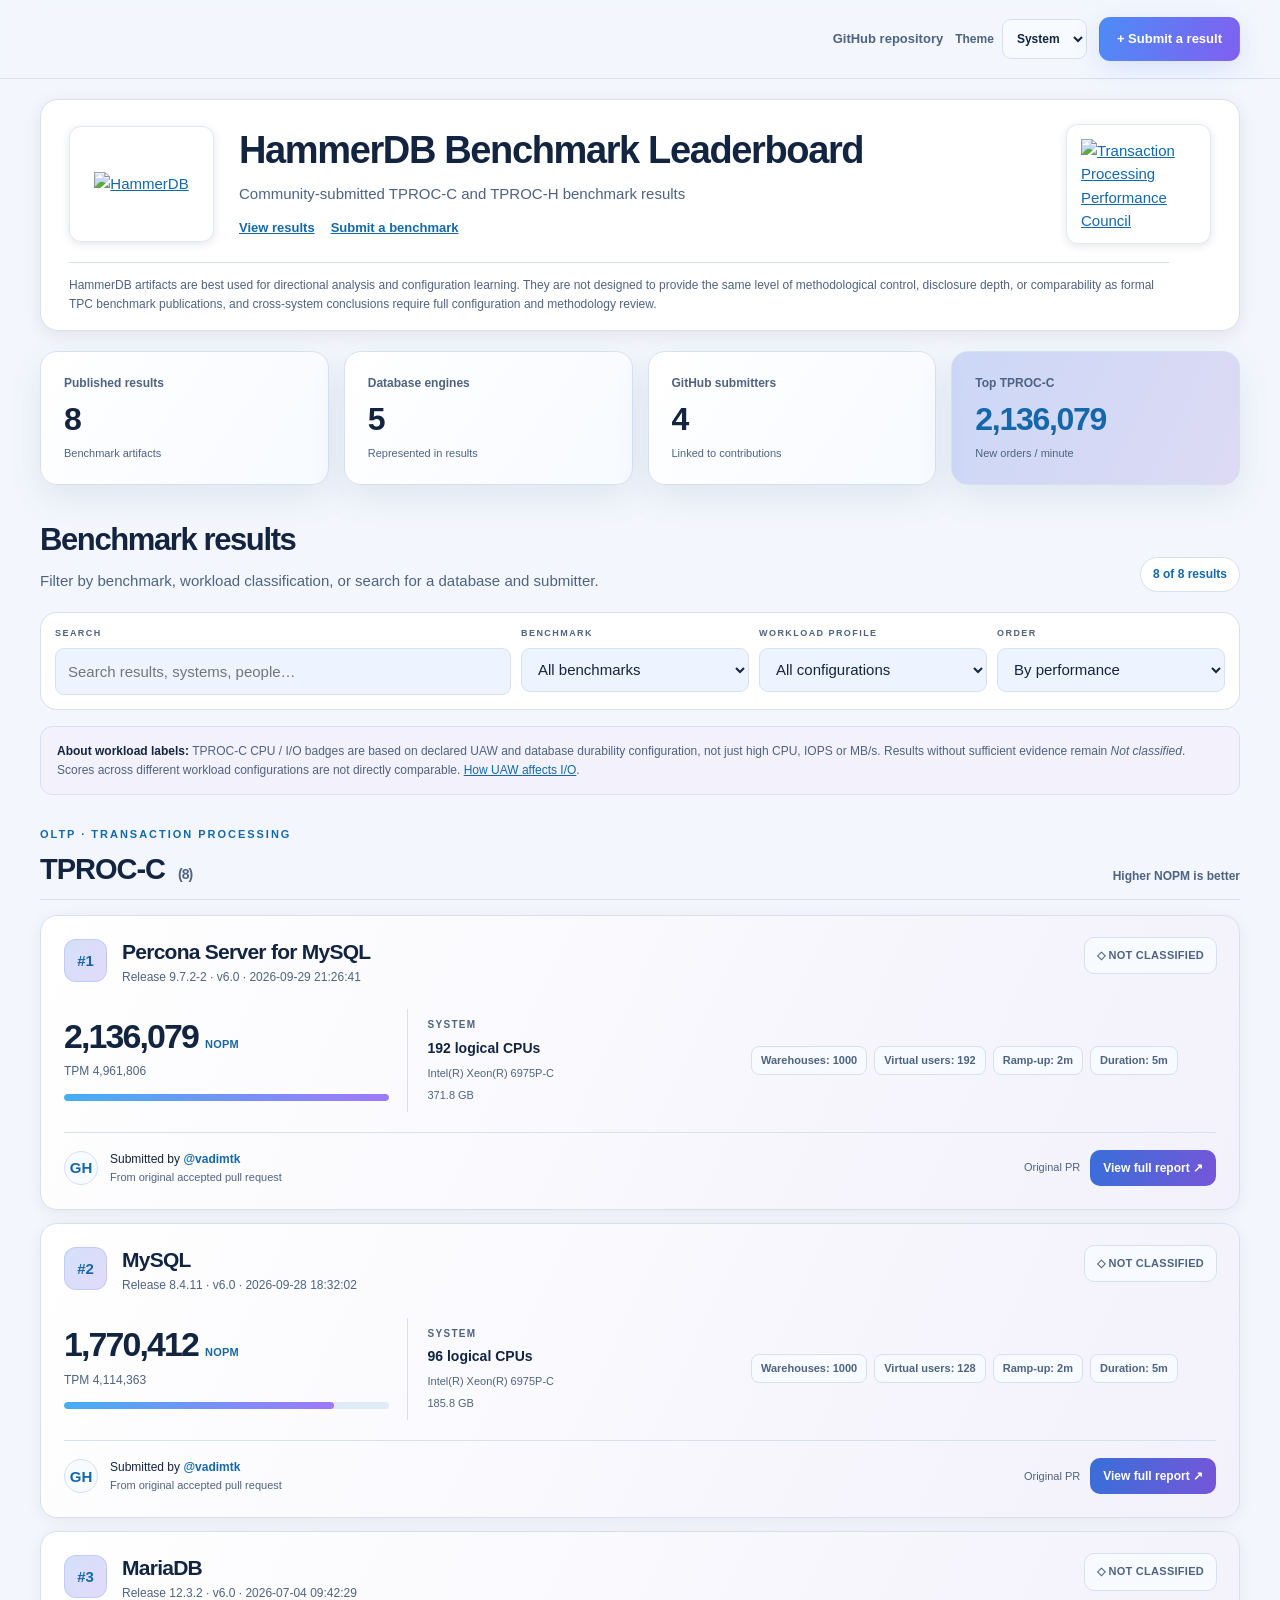
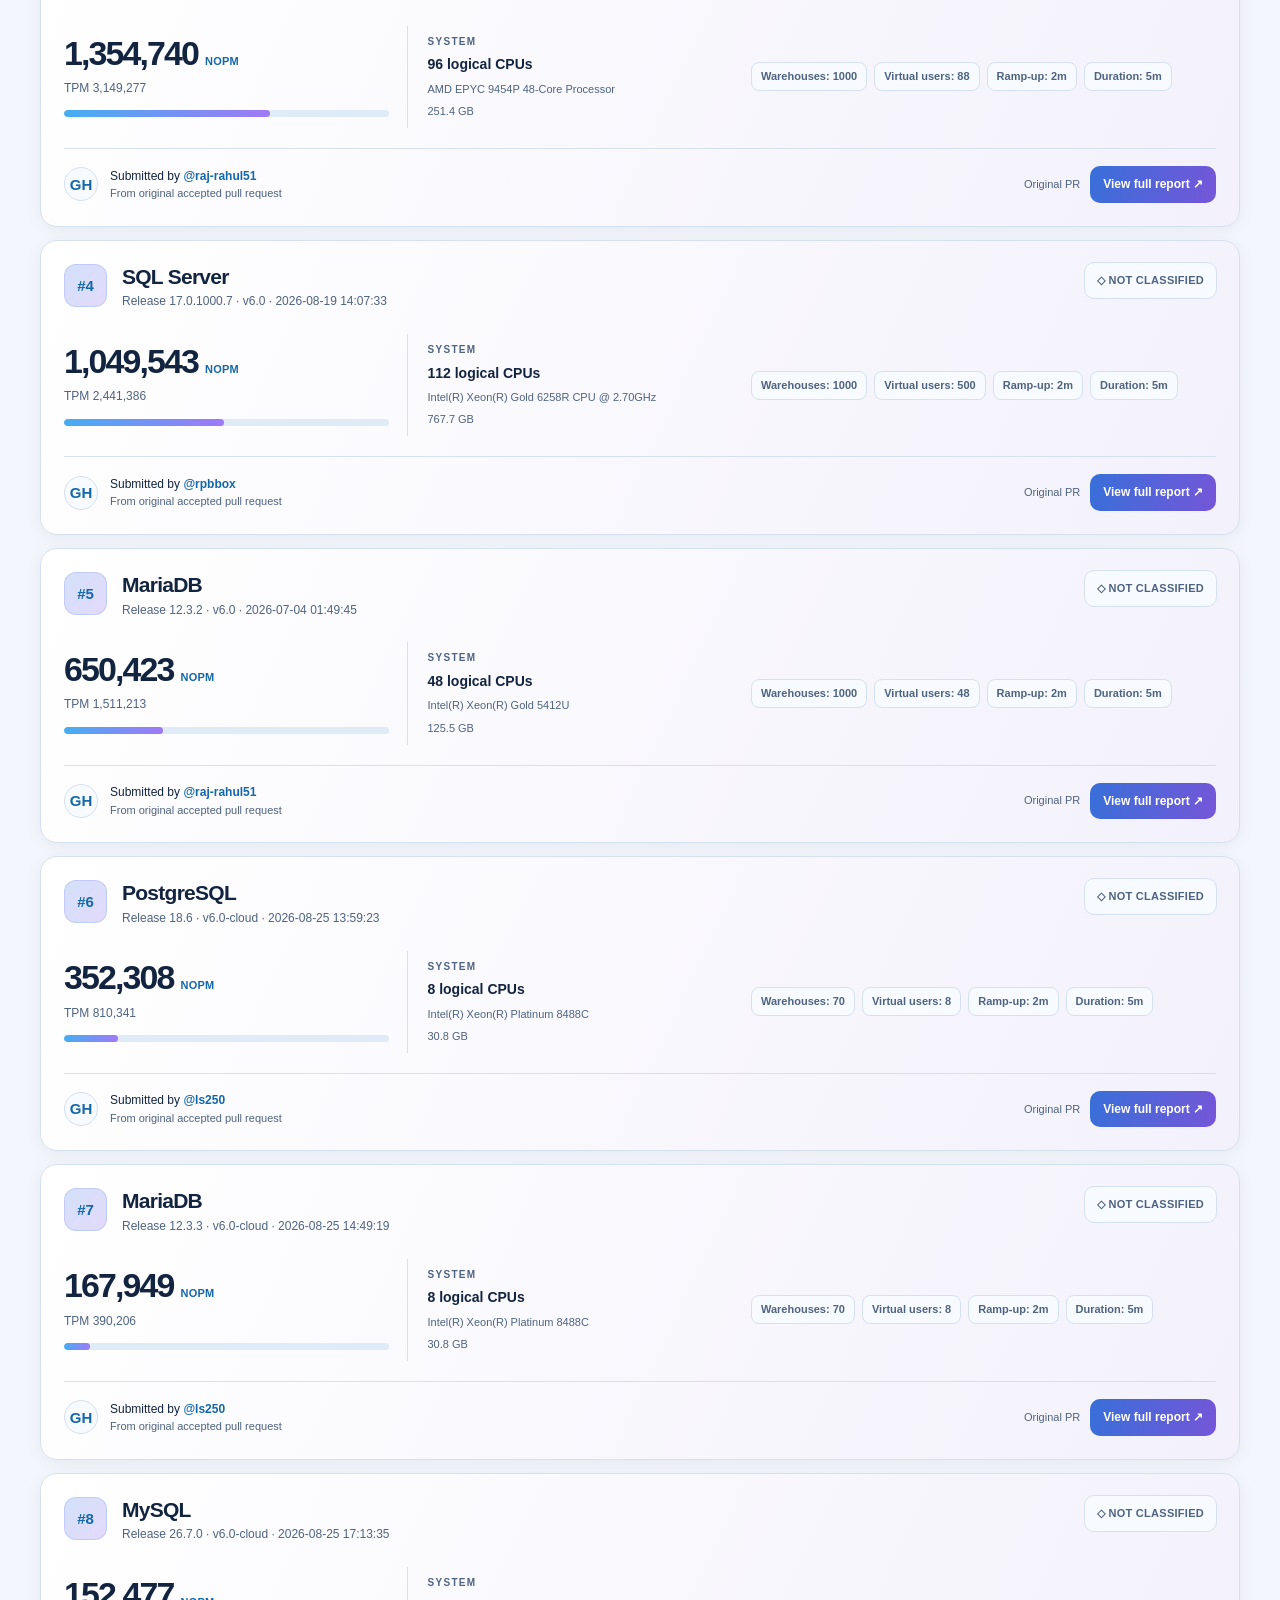
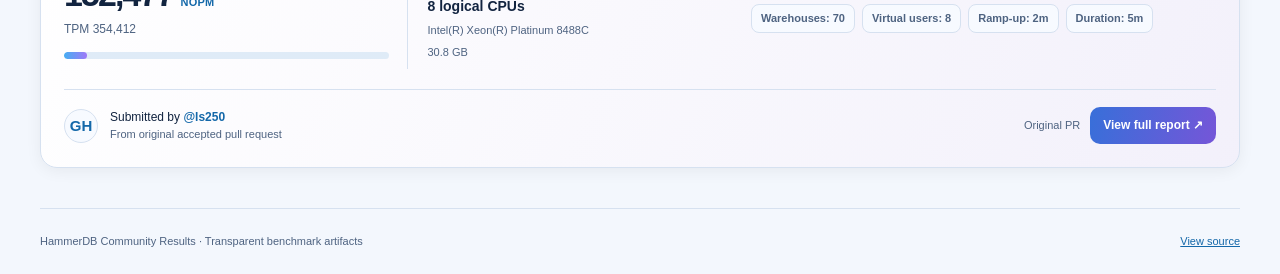
==== commit fb56792d: "Remove duplicate masthead logo, apply system theme and prefetch reports" ====
--- a/site/index.html
+++ b/site/index.html
@@ -1,9 +1,17 @@
 <!doctype html>
-<html lang="en" data-theme="dark">
+<html lang="en">
 <head>
   <meta charset="utf-8">
   <meta name="viewport" content="width=device-width,initial-scale=1">
-  <meta name="color-scheme" content="dark light">
+  <meta name="color-scheme" content="light dark">
+  <script>
+    (() => {
+      let choice = "system";
+      try { choice = localStorage.getItem("hammerdb-results-theme") || "system"; } catch (e) {}
+      const systemDark = window.matchMedia && window.matchMedia("(prefers-color-scheme: dark)").matches;
+      document.documentElement.dataset.theme = (choice === "dark" || choice === "light") ? choice : (systemDark ? "dark" : "light");
+    })();
+  </script>
   <meta name="description" content="Community-submitted HammerDB benchmark results, including reproducibility details, GitHub submitters and declared workload configurations.">
   <title>HammerDB · Community Benchmark Leaderboard</title>
   <link rel="stylesheet" href="leaderboard.css">
@@ -12,13 +20,9 @@
 <body>
   <header class="topbar">
     <div class="topbar-inner">
-      <a class="brand" href="index.html" aria-label="HammerDB Results home">
-        <img src="assets/images/hammerDB-H-logo-FINAL.png" alt="" width="44" height="44">
-        <span class="brand-type"><strong>HammerDB</strong><small>COMMUNITY RESULTS</small></span>
-      </a>
       <div class="topbar-actions">
         <a class="nav-link" href="https://github.com/HammerDBLtd/hammerdb-results" target="_blank" rel="noopener noreferrer">GitHub repository</a>
-        <button type="button" id="theme-toggle" class="theme-toggle" aria-label="Switch colour theme">☀ Light mode</button>
+        <label class="theme-control" for="theme-select"><span>Theme</span><select id="theme-select" class="theme-select" aria-label="Colour theme"><option value="system">System</option><option value="light">Light</option><option value="dark">Dark</option></select></label>
         <a class="action action-primary" href="submit.html">+ Submit a result</a>
       </div>
     </div>
@@ -38,7 +42,7 @@
           <img class="masthead-tpc" src="assets/images/tpclogo.png" alt="Transaction Processing Performance Council">
         </a>
       </div>
-      <p class="masthead-note">Results are community-submitted and unaudited. They are not official TPC benchmark results.</p>
+      <p class="masthead-note">HammerDB artifacts are best used for directional analysis and configuration learning. They are not designed to provide the same level of methodological control, disclosure depth, or comparability as formal TPC benchmark publications, and cross-system conclusions require full configuration and methodology review.</p>
     </section>
     <section class="stats-grid" aria-label="Leaderboard summary">
       <div class="stat"><span class="stat-key">Published results</span><strong id="stat-results">—</strong><small>Benchmark artifacts</small></div>
@@ -64,7 +68,7 @@
       <section id="section-tproc-h" class="benchmark-block" hidden aria-labelledby="heading-h"><div class="benchmark-heading"><div><span class="benchmark-kicker">OLAP · ANALYTICAL QUERIES</span><h3 id="heading-h">TPROC-H <span id="count-h" class="heading-count"></span></h3></div><span class="benchmark-unit">Lower geomean time is better · grouped by scale factor</span></div><div id="results-h" class="results-list"></div></section>
       <div id="no-results" class="no-results" hidden>No results match these filters. Try a different search or workload.</div>
     </section>
-    <footer class="footer"><span>HammerDB Community Results · Transparent benchmark artifacts</span><span>Results are user-submitted, unaudited and not official TPC benchmark results. <a href="https://github.com/HammerDBLtd/hammerdb-results" target="_blank" rel="noopener noreferrer">View source</a></span></footer>
+    <footer class="footer"><span>HammerDB Community Results · Transparent benchmark artifacts</span><span><a href="https://github.com/HammerDBLtd/hammerdb-results" target="_blank" rel="noopener noreferrer">View source</a></span></footer>
   </main>
 </body>
 </html>
--- a/site/leaderboard.css
+++ b/site/leaderboard.css
@@ -158,3 +158,11 @@
 .leaderboard-section{padding-top:24px}
 @media(max-width:780px){.masthead{padding:17px}.masthead-main{grid-template-columns:88px minmax(0,1fr) 88px;gap:12px}.masthead-logo-white{padding:8px;min-height:78px}.masthead-logo-white img{max-height:62px}.masthead-heading h1{font-size:24px}.masthead-heading p{font-size:12px}}
 @media(max-width:530px){.masthead-main{grid-template-columns:88px 88px;justify-content:start;gap:10px}.masthead-heading{grid-column:1 / -1;grid-row:2}.masthead-logo-white{min-height:75px}.masthead-heading h1{font-size:26px}.masthead-note{margin-top:14px}}
+
+/* Compact navigation: logos appear only once, in the main white-backed masthead. */
+.topbar-inner{justify-content:flex-end}
+.theme-control{display:flex;align-items:center;gap:8px;color:var(--muted);font-size:12px;font-weight:750}
+.theme-select{min-height:40px;background:var(--surface-raised);border:1px solid var(--border);border-radius:9px;padding:8px 10px;color:var(--text);cursor:pointer}
+.theme-select:focus-visible{outline:2px solid var(--accent)}
+.masthead-note{max-width:1100px;line-height:1.58}
+@media(max-width:550px){.theme-control>span{display:none}.theme-select{min-height:38px;padding:6px}}
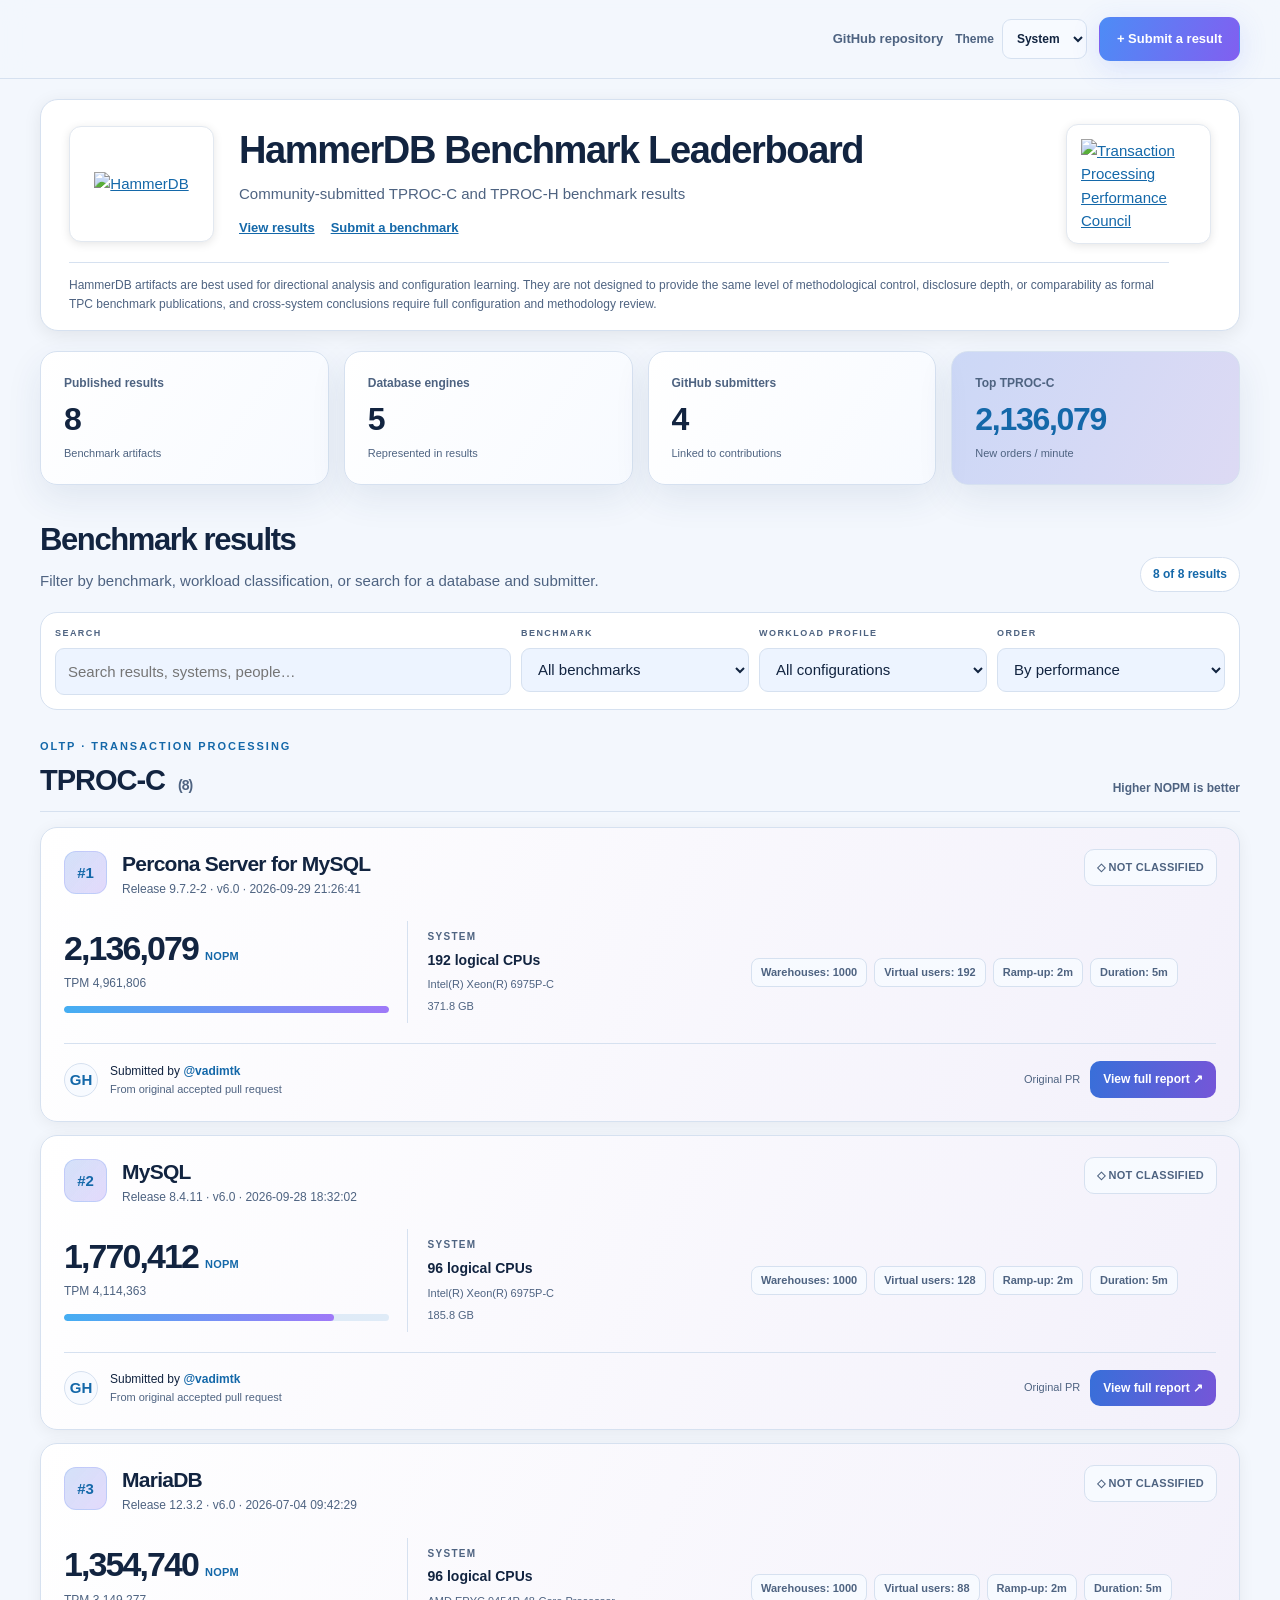
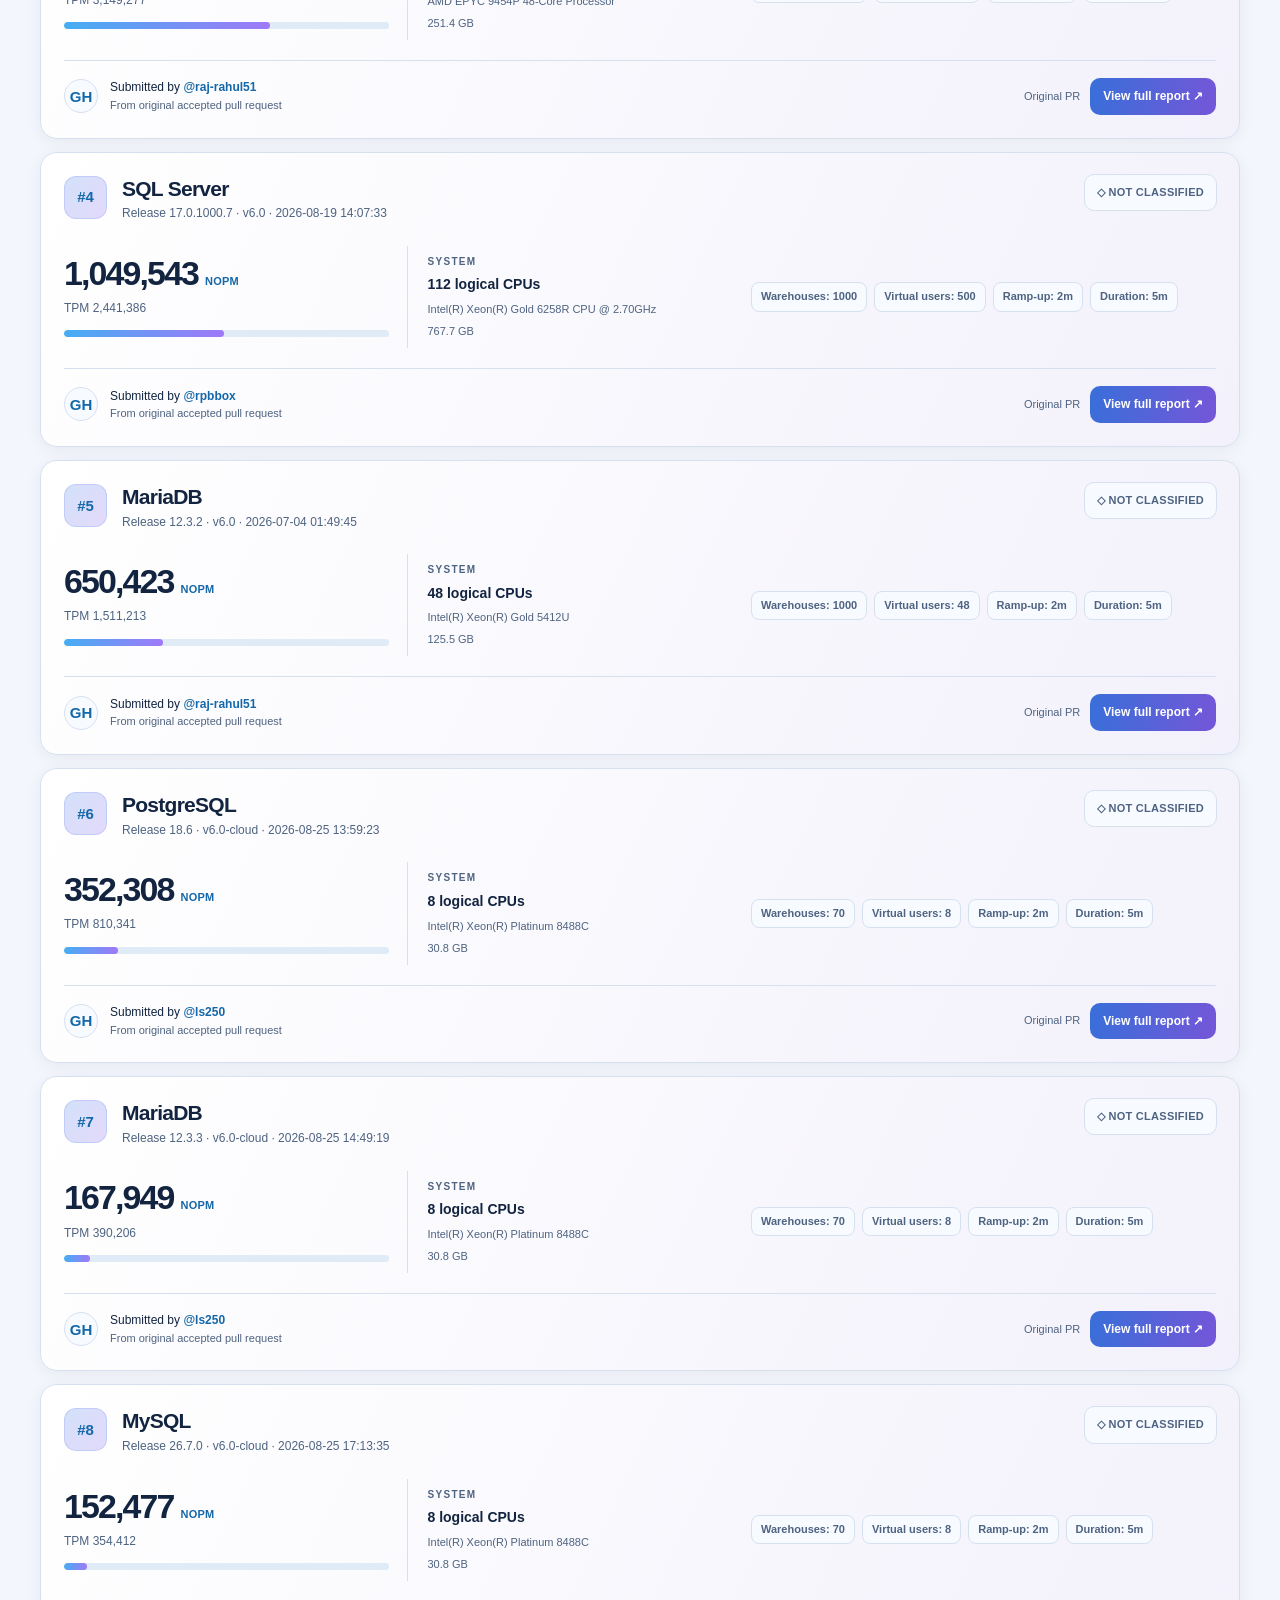
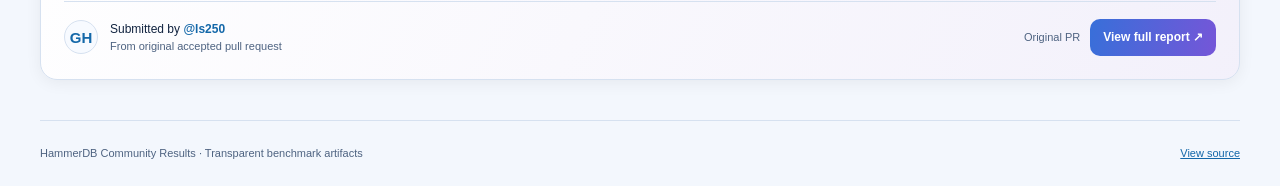
==== commit 15070c7b: "Remove unnecessary workload label explanation from leaderboard" ====
--- a/site/index.html
+++ b/site/index.html
@@ -14,6 +14,8 @@
   </script>
   <meta name="description" content="Community-submitted HammerDB benchmark results, including reproducibility details, GitHub submitters and declared workload configurations.">
   <title>HammerDB · Community Benchmark Leaderboard</title>
+  <script src="repository-context.js"></script>
+  <script src="repository.js"></script>
   <link rel="stylesheet" href="leaderboard.css">
   <script defer src="leaderboard.js"></script>
 </head>
@@ -21,7 +23,7 @@
   <header class="topbar">
     <div class="topbar-inner">
       <div class="topbar-actions">
-        <a class="nav-link" href="https://github.com/HammerDBLtd/hammerdb-results" target="_blank" rel="noopener noreferrer">GitHub repository</a>
+        <a class="nav-link" data-repository-link href="https://github.com/HammerDBLtd/hammerdb-results" target="_blank" rel="noopener noreferrer">GitHub repository</a>
         <label class="theme-control" for="theme-select"><span>Theme</span><select id="theme-select" class="theme-select" aria-label="Colour theme"><option value="system">System</option><option value="light">Light</option><option value="dark">Dark</option></select></label>
         <a class="action action-primary" href="submit.html">+ Submit a result</a>
       </div>
@@ -62,13 +64,12 @@
         <label><span class="filter-label">WORKLOAD PROFILE</span><select id="workload-filter"><option value="all">All configurations</option><option value="cpu-intensive">CPU-intensive</option><option value="io-intensive">I/O-intensive</option><option value="unclassified">Not classified</option></select></label>
         <label><span class="filter-label">ORDER</span><select id="sort-filter"><option value="performance">By performance</option><option value="recent">Newest first</option></select></label>
       </div>
-      <p class="profile-note"><strong>About workload labels:</strong> TPROC-C CPU / I/O badges are based on declared UAW and database durability configuration, not just high CPU, IOPS or MB/s. Results without sufficient evidence remain <em>Not classified</em>. Scores across different workload configurations are not directly comparable. <a href="https://www.hammerdb.com/docs/ch04s08.html" target="_blank" rel="noopener noreferrer">How UAW affects I/O</a>.</p>
       <div id="load-status" class="load-status" role="status">Loading leaderboard…</div>
       <section id="section-tproc-c" class="benchmark-block" hidden aria-labelledby="heading-c"><div class="benchmark-heading"><div><span class="benchmark-kicker">OLTP · TRANSACTION PROCESSING</span><h3 id="heading-c">TPROC-C <span id="count-c" class="heading-count"></span></h3></div><span class="benchmark-unit">Higher NOPM is better</span></div><div id="results-c" class="results-list"></div></section>
       <section id="section-tproc-h" class="benchmark-block" hidden aria-labelledby="heading-h"><div class="benchmark-heading"><div><span class="benchmark-kicker">OLAP · ANALYTICAL QUERIES</span><h3 id="heading-h">TPROC-H <span id="count-h" class="heading-count"></span></h3></div><span class="benchmark-unit">Lower geomean time is better · grouped by scale factor</span></div><div id="results-h" class="results-list"></div></section>
       <div id="no-results" class="no-results" hidden>No results match these filters. Try a different search or workload.</div>
     </section>
-    <footer class="footer"><span>HammerDB Community Results · Transparent benchmark artifacts</span><span><a href="https://github.com/HammerDBLtd/hammerdb-results" target="_blank" rel="noopener noreferrer">View source</a></span></footer>
+    <footer class="footer"><span>HammerDB Community Results · Transparent benchmark artifacts</span><span><a data-repository-link href="https://github.com/HammerDBLtd/hammerdb-results" target="_blank" rel="noopener noreferrer">View source</a></span></footer>
   </main>
 </body>
 </html>
